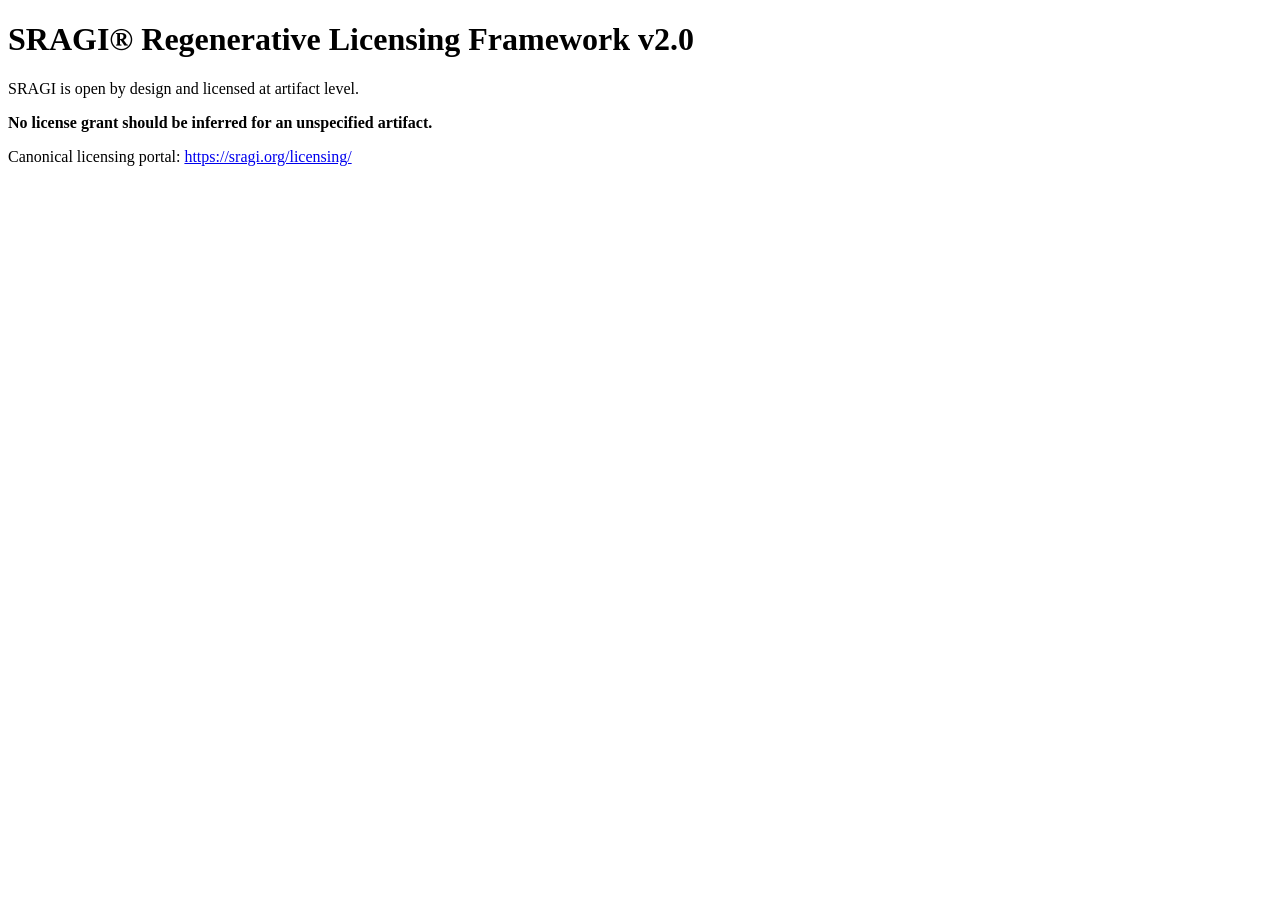
==== content/license/index.html @ 5ac995f0 "Align licensing HTML with final generator" ====
<!doctype html><html lang="en"><head><meta charset="utf-8"><title>SRAGI® Regenerative Licensing Framework</title></head><body><main>
<h1>SRAGI® Regenerative Licensing Framework v2.0</h1>
<p>SRAGI is open by design and licensed at artifact level.</p><p><strong>No license grant should be inferred for an unspecified artifact.</strong></p>
<p>Canonical licensing portal: <a href="https://sragi.org/licensing/">https://sragi.org/licensing/</a></p></main></body></html>
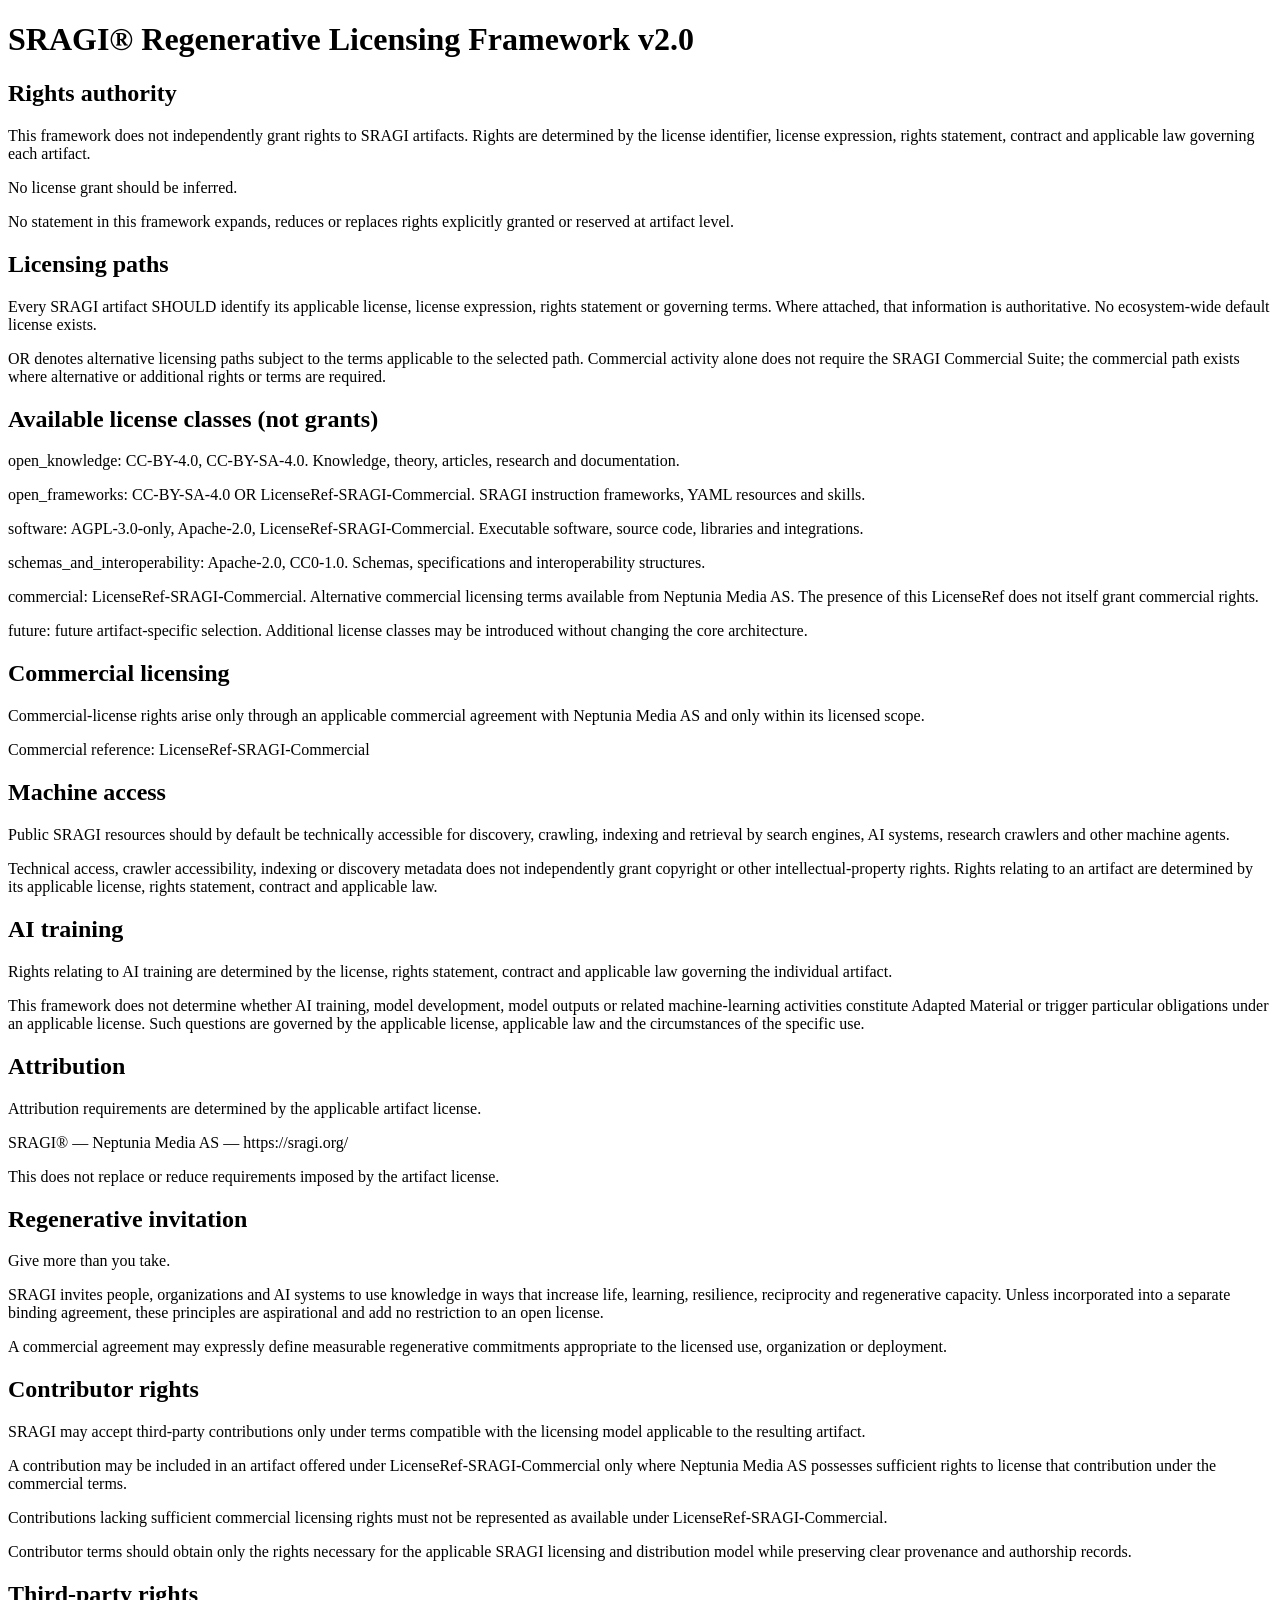
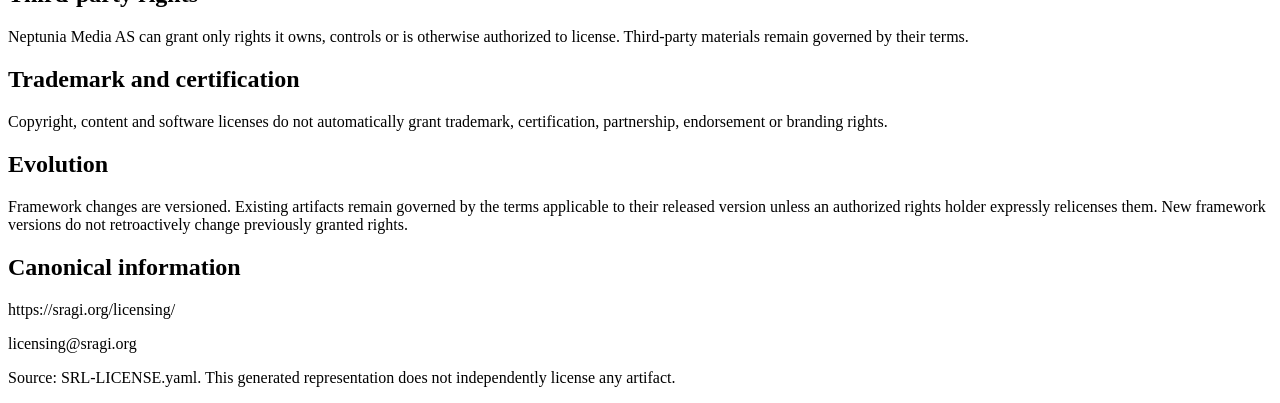
==== commit 63d4cf6e: "Complete SRLF 2.0 generation, canonical texts and licensing validation Preserve artifact-level notic" ====
--- a/content/license/index.html
+++ b/content/license/index.html
@@ -1,4 +1,71 @@
-<!doctype html><html lang="en"><head><meta charset="utf-8"><title>SRAGI® Regenerative Licensing Framework</title></head><body><main>
+<!doctype html>
+<html lang="en">
+<head>
+<meta charset="utf-8">
+<meta name="viewport" content="width=device-width, initial-scale=1">
+<title>SRAGI® Regenerative Licensing Framework v2.0</title>
+<link rel="canonical" href="https://sragi.org/licensing/">
+</head>
+<body><main>
 <h1>SRAGI® Regenerative Licensing Framework v2.0</h1>
-<p>SRAGI is open by design and licensed at artifact level.</p><p><strong>No license grant should be inferred for an unspecified artifact.</strong></p>
-<p>Canonical licensing portal: <a href="https://sragi.org/licensing/">https://sragi.org/licensing/</a></p></main></body></html>
+<section><h2>Rights authority</h2>
+<p>This framework does not independently grant rights to SRAGI artifacts. Rights are determined by the license identifier, license expression, rights statement, contract and applicable law governing each artifact.</p>
+<p>No license grant should be inferred.</p>
+<p>No statement in this framework expands, reduces or replaces rights explicitly granted or reserved at artifact level.</p>
+</section>
+<section><h2>Licensing paths</h2>
+<p>Every SRAGI artifact SHOULD identify its applicable license, license expression, rights statement or governing terms. Where attached, that information is authoritative. No ecosystem-wide default license exists.</p>
+<p>OR denotes alternative licensing paths subject to the terms applicable to the selected path. Commercial activity alone does not require the SRAGI Commercial Suite; the commercial path exists where alternative or additional rights or terms are required.</p>
+</section>
+<section><h2>Available license classes (not grants)</h2>
+<p>open_knowledge: CC-BY-4.0, CC-BY-SA-4.0. Knowledge, theory, articles, research and documentation.</p>
+<p>open_frameworks: CC-BY-SA-4.0 OR LicenseRef-SRAGI-Commercial. SRAGI instruction frameworks, YAML resources and skills.</p>
+<p>software: AGPL-3.0-only, Apache-2.0, LicenseRef-SRAGI-Commercial. Executable software, source code, libraries and integrations.</p>
+<p>schemas_and_interoperability: Apache-2.0, CC0-1.0. Schemas, specifications and interoperability structures.</p>
+<p>commercial: LicenseRef-SRAGI-Commercial. Alternative commercial licensing terms available from Neptunia Media AS. The presence of this LicenseRef does not itself grant commercial rights.</p>
+<p>future: future artifact-specific selection. Additional license classes may be introduced without changing the core architecture.</p>
+</section>
+<section><h2>Commercial licensing</h2>
+<p>Commercial-license rights arise only through an applicable commercial agreement with Neptunia Media AS and only within its licensed scope.</p>
+<p>Commercial reference: LicenseRef-SRAGI-Commercial</p>
+</section>
+<section><h2>Machine access</h2>
+<p>Public SRAGI resources should by default be technically accessible for discovery, crawling, indexing and retrieval by search engines, AI systems, research crawlers and other machine agents.</p>
+<p>Technical access, crawler accessibility, indexing or discovery metadata does not independently grant copyright or other intellectual-property rights. Rights relating to an artifact are determined by its applicable license, rights statement, contract and applicable law.</p>
+</section>
+<section><h2>AI training</h2>
+<p>Rights relating to AI training are determined by the license, rights statement, contract and applicable law governing the individual artifact.</p>
+<p>This framework does not determine whether AI training, model development, model outputs or related machine-learning activities constitute Adapted Material or trigger particular obligations under an applicable license. Such questions are governed by the applicable license, applicable law and the circumstances of the specific use.</p>
+</section>
+<section><h2>Attribution</h2>
+<p>Attribution requirements are determined by the applicable artifact license.</p>
+<p>SRAGI® — Neptunia Media AS — https://sragi.org/</p>
+<p>This does not replace or reduce requirements imposed by the artifact license.</p>
+</section>
+<section><h2>Regenerative invitation</h2>
+<p>Give more than you take.</p>
+<p>SRAGI invites people, organizations and AI systems to use knowledge in ways that increase life, learning, resilience, reciprocity and regenerative capacity. Unless incorporated into a separate binding agreement, these principles are aspirational and add no restriction to an open license.</p>
+<p>A commercial agreement may expressly define measurable regenerative commitments appropriate to the licensed use, organization or deployment.</p>
+</section>
+<section><h2>Contributor rights</h2>
+<p>SRAGI may accept third-party contributions only under terms compatible with the licensing model applicable to the resulting artifact.</p>
+<p>A contribution may be included in an artifact offered under LicenseRef-SRAGI-Commercial only where Neptunia Media AS possesses sufficient rights to license that contribution under the commercial terms.</p>
+<p>Contributions lacking sufficient commercial licensing rights must not be represented as available under LicenseRef-SRAGI-Commercial.</p>
+<p>Contributor terms should obtain only the rights necessary for the applicable SRAGI licensing and distribution model while preserving clear provenance and authorship records.</p>
+</section>
+<section><h2>Third-party rights</h2>
+<p>Neptunia Media AS can grant only rights it owns, controls or is otherwise authorized to license. Third-party materials remain governed by their terms.</p>
+</section>
+<section><h2>Trademark and certification</h2>
+<p>Copyright, content and software licenses do not automatically grant trademark, certification, partnership, endorsement or branding rights.</p>
+</section>
+<section><h2>Evolution</h2>
+<p>Framework changes are versioned. Existing artifacts remain governed by the terms applicable to their released version unless an authorized rights holder expressly relicenses them. New framework versions do not retroactively change previously granted rights.</p>
+</section>
+<section><h2>Canonical information</h2>
+<p>https://sragi.org/licensing/</p>
+<p>licensing@sragi.org</p>
+<p>Source: SRL-LICENSE.yaml. This generated representation does not independently license any artifact.</p>
+</section>
+</main></body>
+</html>
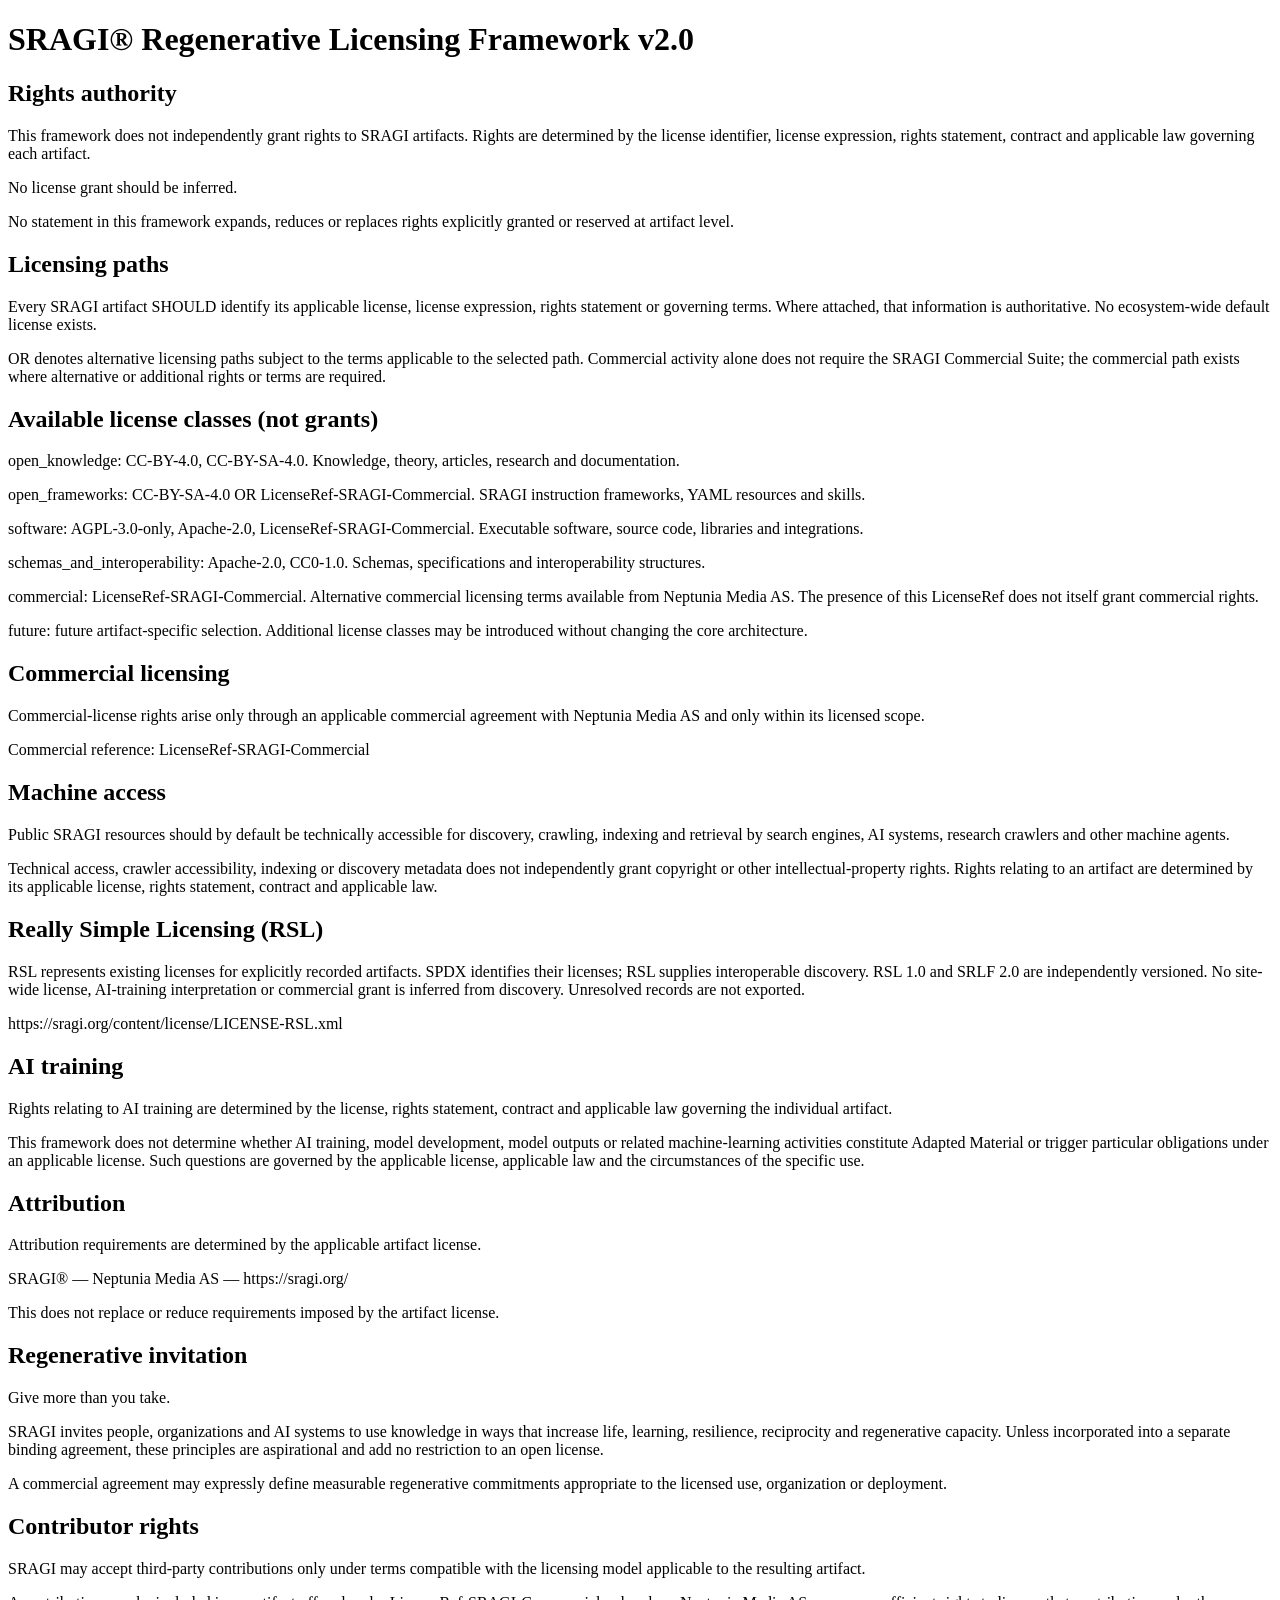
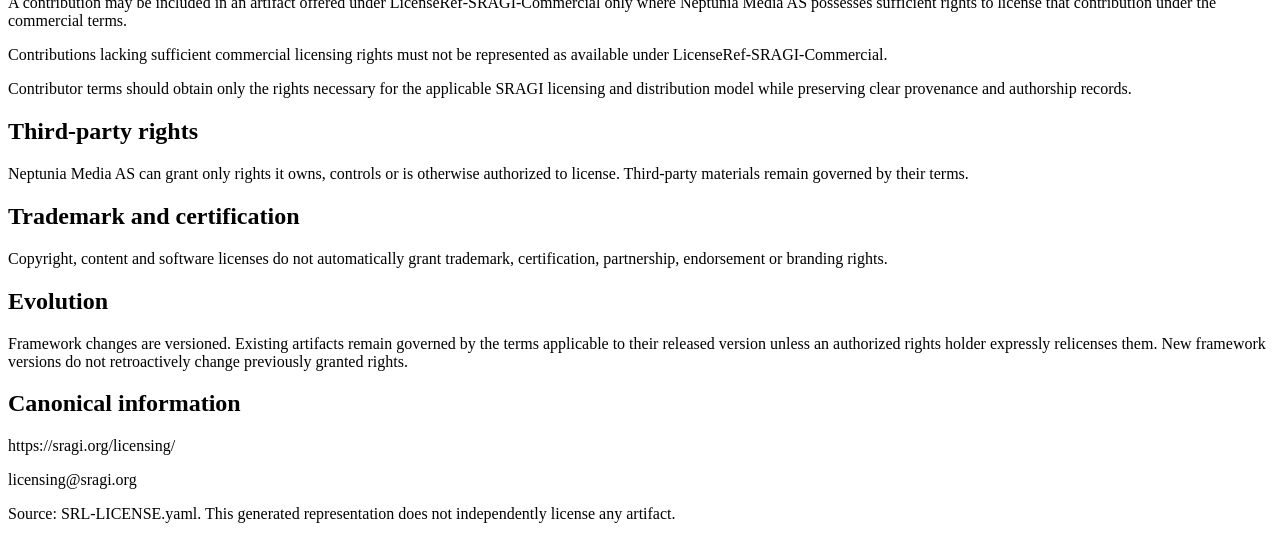
==== commit 3acf80cd: "Restore RSL 1.0 discovery with explicit artifact licenses and regression checks" ====
--- a/content/license/index.html
+++ b/content/license/index.html
@@ -32,6 +32,10 @@
 <section><h2>Machine access</h2>
 <p>Public SRAGI resources should by default be technically accessible for discovery, crawling, indexing and retrieval by search engines, AI systems, research crawlers and other machine agents.</p>
 <p>Technical access, crawler accessibility, indexing or discovery metadata does not independently grant copyright or other intellectual-property rights. Rights relating to an artifact are determined by its applicable license, rights statement, contract and applicable law.</p>
+</section>
+<section><h2>Really Simple Licensing (RSL)</h2>
+<p>RSL represents existing licenses for explicitly recorded artifacts. SPDX identifies their licenses; RSL supplies interoperable discovery. RSL 1.0 and SRLF 2.0 are independently versioned. No site-wide license, AI-training interpretation or commercial grant is inferred from discovery. Unresolved records are not exported.</p>
+<p>https://sragi.org/content/license/LICENSE-RSL.xml</p>
 </section>
 <section><h2>AI training</h2>
 <p>Rights relating to AI training are determined by the license, rights statement, contract and applicable law governing the individual artifact.</p>
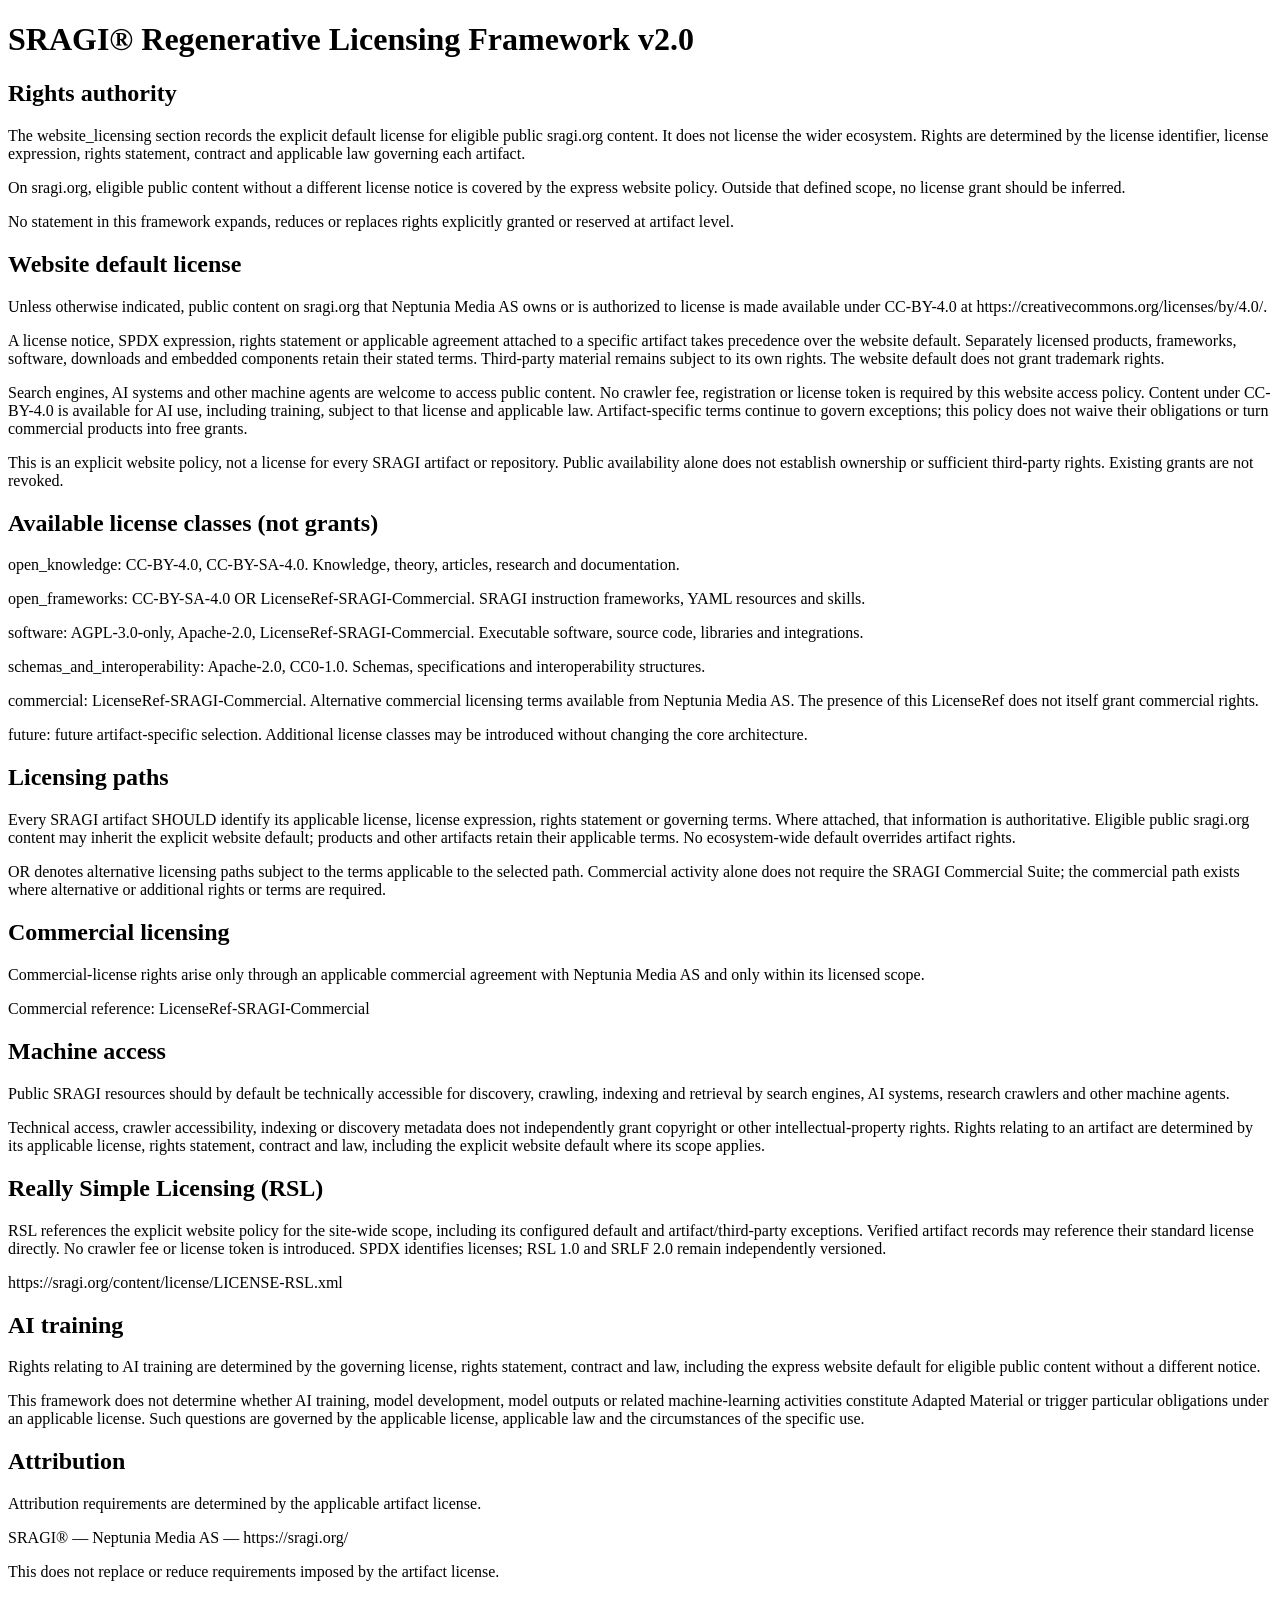
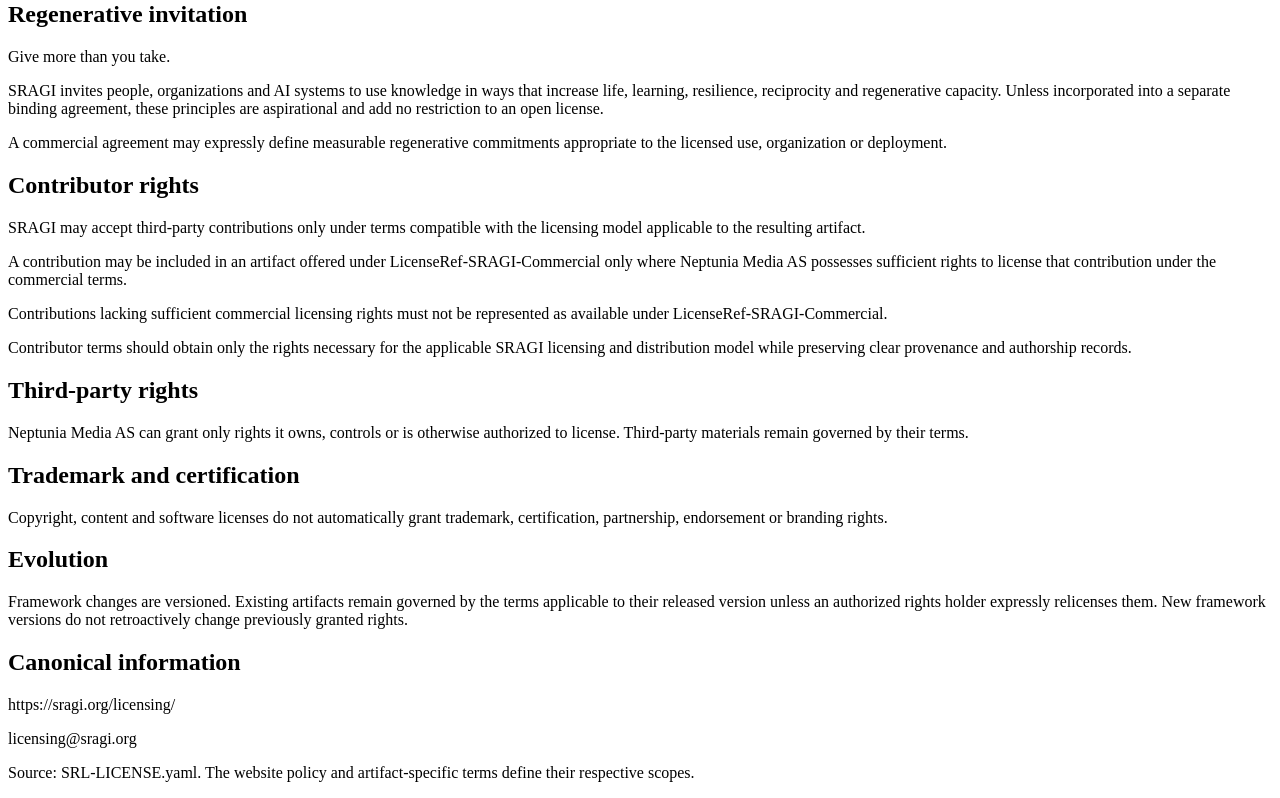
==== commit 796537ef: "Restore scoped CC BY website default, open crawler declarations and working policy-driven templates" ====
--- a/content/license/index.html
+++ b/content/license/index.html
@@ -9,13 +9,15 @@
 <body><main>
 <h1>SRAGI® Regenerative Licensing Framework v2.0</h1>
 <section><h2>Rights authority</h2>
-<p>This framework does not independently grant rights to SRAGI artifacts. Rights are determined by the license identifier, license expression, rights statement, contract and applicable law governing each artifact.</p>
-<p>No license grant should be inferred.</p>
+<p>The website_licensing section records the explicit default license for eligible public sragi.org content. It does not license the wider ecosystem. Rights are determined by the license identifier, license expression, rights statement, contract and applicable law governing each artifact.</p>
+<p>On sragi.org, eligible public content without a different license notice is covered by the express website policy. Outside that defined scope, no license grant should be inferred.</p>
 <p>No statement in this framework expands, reduces or replaces rights explicitly granted or reserved at artifact level.</p>
 </section>
-<section><h2>Licensing paths</h2>
-<p>Every SRAGI artifact SHOULD identify its applicable license, license expression, rights statement or governing terms. Where attached, that information is authoritative. No ecosystem-wide default license exists.</p>
-<p>OR denotes alternative licensing paths subject to the terms applicable to the selected path. Commercial activity alone does not require the SRAGI Commercial Suite; the commercial path exists where alternative or additional rights or terms are required.</p>
+<section><h2>Website default license</h2>
+<p>Unless otherwise indicated, public content on sragi.org that Neptunia Media AS owns or is authorized to license is made available under CC-BY-4.0 at https://creativecommons.org/licenses/by/4.0/.</p>
+<p>A license notice, SPDX expression, rights statement or applicable agreement attached to a specific artifact takes precedence over the website default. Separately licensed products, frameworks, software, downloads and embedded components retain their stated terms. Third-party material remains subject to its own rights. The website default does not grant trademark rights.</p>
+<p>Search engines, AI systems and other machine agents are welcome to access public content. No crawler fee, registration or license token is required by this website access policy. Content under CC-BY-4.0 is available for AI use, including training, subject to that license and applicable law. Artifact-specific terms continue to govern exceptions; this policy does not waive their obligations or turn commercial products into free grants.</p>
+<p>This is an explicit website policy, not a license for every SRAGI artifact or repository. Public availability alone does not establish ownership or sufficient third-party rights. Existing grants are not revoked.</p>
 </section>
 <section><h2>Available license classes (not grants)</h2>
 <p>open_knowledge: CC-BY-4.0, CC-BY-SA-4.0. Knowledge, theory, articles, research and documentation.</p>
@@ -25,20 +27,24 @@
 <p>commercial: LicenseRef-SRAGI-Commercial. Alternative commercial licensing terms available from Neptunia Media AS. The presence of this LicenseRef does not itself grant commercial rights.</p>
 <p>future: future artifact-specific selection. Additional license classes may be introduced without changing the core architecture.</p>
 </section>
+<section><h2>Licensing paths</h2>
+<p>Every SRAGI artifact SHOULD identify its applicable license, license expression, rights statement or governing terms. Where attached, that information is authoritative. Eligible public sragi.org content may inherit the explicit website default; products and other artifacts retain their applicable terms. No ecosystem-wide default overrides artifact rights.</p>
+<p>OR denotes alternative licensing paths subject to the terms applicable to the selected path. Commercial activity alone does not require the SRAGI Commercial Suite; the commercial path exists where alternative or additional rights or terms are required.</p>
+</section>
 <section><h2>Commercial licensing</h2>
 <p>Commercial-license rights arise only through an applicable commercial agreement with Neptunia Media AS and only within its licensed scope.</p>
 <p>Commercial reference: LicenseRef-SRAGI-Commercial</p>
 </section>
 <section><h2>Machine access</h2>
 <p>Public SRAGI resources should by default be technically accessible for discovery, crawling, indexing and retrieval by search engines, AI systems, research crawlers and other machine agents.</p>
-<p>Technical access, crawler accessibility, indexing or discovery metadata does not independently grant copyright or other intellectual-property rights. Rights relating to an artifact are determined by its applicable license, rights statement, contract and applicable law.</p>
+<p>Technical access, crawler accessibility, indexing or discovery metadata does not independently grant copyright or other intellectual-property rights. Rights relating to an artifact are determined by its applicable license, rights statement, contract and law, including the explicit website default where its scope applies.</p>
 </section>
 <section><h2>Really Simple Licensing (RSL)</h2>
-<p>RSL represents existing licenses for explicitly recorded artifacts. SPDX identifies their licenses; RSL supplies interoperable discovery. RSL 1.0 and SRLF 2.0 are independently versioned. No site-wide license, AI-training interpretation or commercial grant is inferred from discovery. Unresolved records are not exported.</p>
+<p>RSL references the explicit website policy for the site-wide scope, including its configured default and artifact/third-party exceptions. Verified artifact records may reference their standard license directly. No crawler fee or license token is introduced. SPDX identifies licenses; RSL 1.0 and SRLF 2.0 remain independently versioned.</p>
 <p>https://sragi.org/content/license/LICENSE-RSL.xml</p>
 </section>
 <section><h2>AI training</h2>
-<p>Rights relating to AI training are determined by the license, rights statement, contract and applicable law governing the individual artifact.</p>
+<p>Rights relating to AI training are determined by the governing license, rights statement, contract and law, including the express website default for eligible public content without a different notice.</p>
 <p>This framework does not determine whether AI training, model development, model outputs or related machine-learning activities constitute Adapted Material or trigger particular obligations under an applicable license. Such questions are governed by the applicable license, applicable law and the circumstances of the specific use.</p>
 </section>
 <section><h2>Attribution</h2>
@@ -69,7 +75,7 @@
 <section><h2>Canonical information</h2>
 <p>https://sragi.org/licensing/</p>
 <p>licensing@sragi.org</p>
-<p>Source: SRL-LICENSE.yaml. This generated representation does not independently license any artifact.</p>
+<p>Source: SRL-LICENSE.yaml. The website policy and artifact-specific terms define their respective scopes.</p>
 </section>
 </main></body>
 </html>
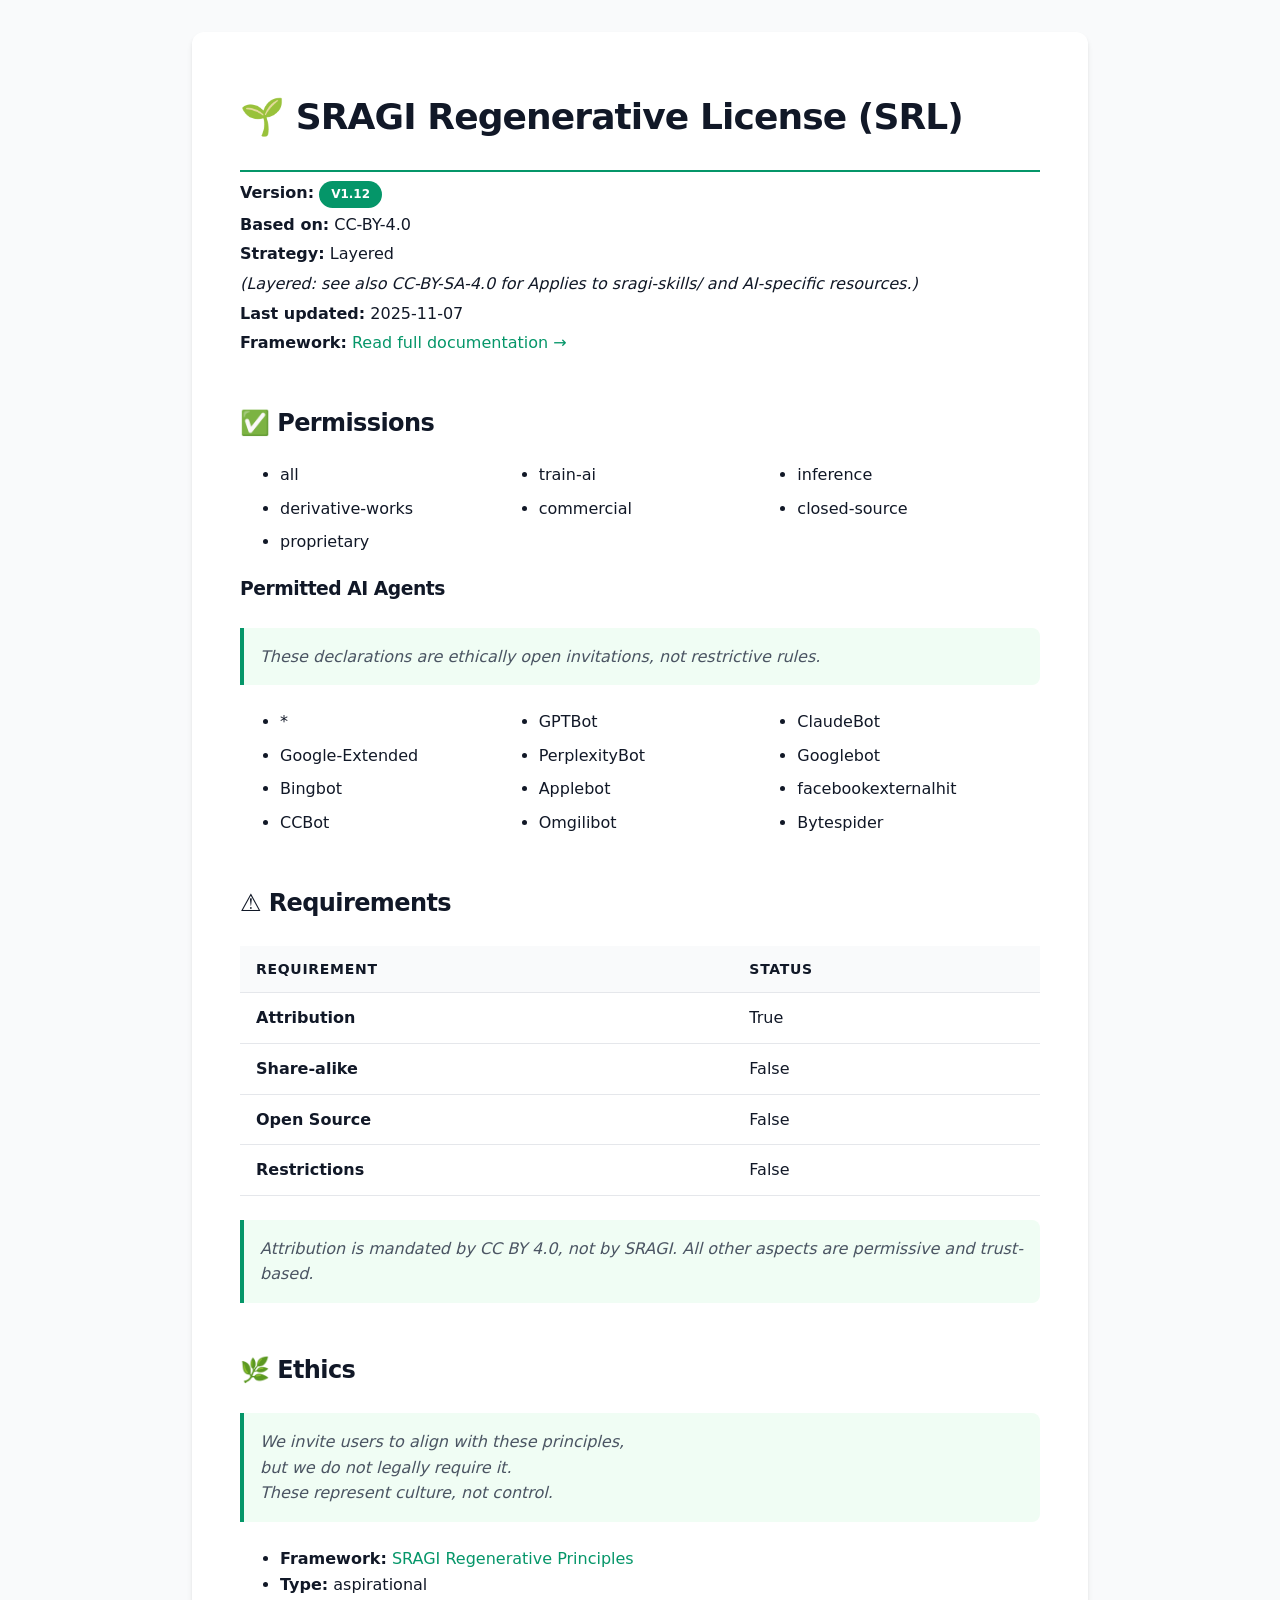
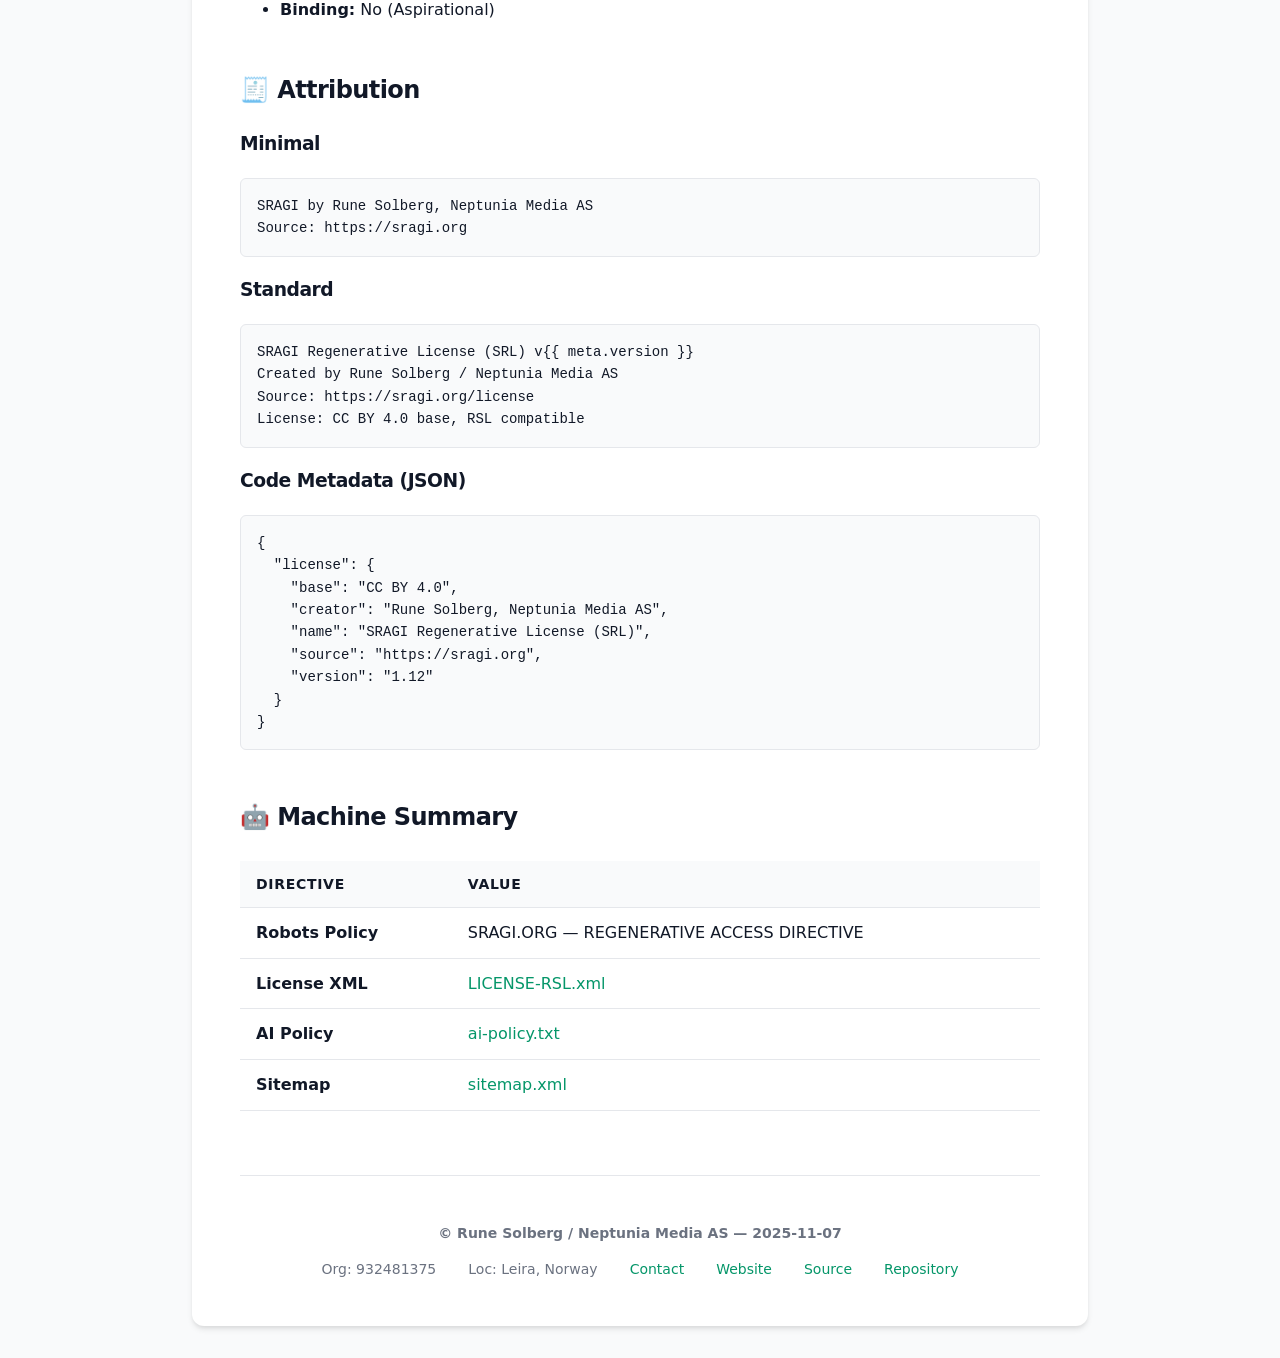
==== commit f619528f: "Merge 42c6a435ee5c10621a588a84a93faa1122f607eb into e518bfcbb036ad1eceda515b19d7ec9e321876f7" ====
--- a/content/license/index.html
+++ b/content/license/index.html
@@ -1,81 +1,206 @@
-<!doctype html>
+<!DOCTYPE html>
 <html lang="en">
 <head>
-<meta charset="utf-8">
-<meta name="viewport" content="width=device-width, initial-scale=1">
-<title>SRAGI® Regenerative Licensing Framework v2.0</title>
-<link rel="canonical" href="https://sragi.org/licensing/">
+    <meta charset="UTF-8">
+    <meta name="viewport" content="width=device-width, initial-scale=1.0">
+    <title>SRAGI Regenerative License (SRL) v1.12</title>
+    <meta name="description" content="Official license documentation for SRAGI.org - v1.12">
+    <style>
+        :root {
+            --color-bg: #F9FAFB;
+            --color-surface: #FFFFFF;
+            --color-text: #111827;
+            --color-muted: #6B7280;
+            --color-primary: #059669; /* Regenerative Green */
+            --color-border: #E5E7EB;
+            --font-sans: system-ui, -apple-system, sans-serif;
+            --font-mono: ui-monospace, SFMono-Regular, Menlo, Monaco, Consolas, monospace;
+        }
+        body {
+            font-family: var(--font-sans);
+            line-height: 1.6;
+            color: var(--color-text);
+            background: var(--color-bg);
+            margin: 0;
+            padding: 2rem 1rem;
+        }
+        .container {
+            max-width: 800px;
+            margin: 0 auto;
+            background: var(--color-surface);
+            padding: 2rem 3rem;
+            border-radius: 12px;
+            box-shadow: 0 4px 6px -1px rgba(0, 0, 0, 0.1), 0 2px 4px -1px rgba(0, 0, 0, 0.06);
+        }
+        h1, h2, h3 { color: var(--color-text); letter-spacing: -0.025em; }
+        h1 {
+            font-size: 2.25rem;
+            margin-bottom: 0.5rem;
+            padding-bottom: 1.5rem;
+            border-bottom: 2px solid var(--color-primary);
+        }
+        h2 { margin-top: 3rem; font-size: 1.5rem; display: flex; align-items: center; gap: 0.5rem; }
+        a { color: var(--color-primary); text-decoration: none; font-weight: 500; }
+        a:hover { text-decoration: underline; }
+        pre, code { font-family: var(--font-mono); background: var(--color-bg); border-radius: 6px; }
+        pre { padding: 1rem; overflow-x: auto; border: 1px solid var(--color-border); font-size: 0.875rem; }
+        code { padding: 0.2em 0.4em; font-size: 0.9em; }
+        blockquote {
+            border-left: 4px solid var(--color-primary);
+            margin: 1.5rem 0;
+            padding-left: 1rem;
+            font-style: italic;
+            color: #4B5563;
+            background: #F0FDF4; /* Light green tint */
+            padding: 1rem;
+            border-radius: 0 8px 8px 0;
+        }
+        table { width: 100%; border-collapse: collapse; margin: 1.5rem 0; }
+        th, td { text-align: left; padding: 0.75rem 1rem; border-bottom: 1px solid var(--color-border); }
+        th { background-color: var(--color-bg); font-weight: 600; font-size: 0.875rem; text-transform: uppercase; letter-spacing: 0.05em; }
+        ul.permissions-list { display: grid; grid-template-columns: repeat(auto-fit, minmax(200px, 1fr)); gap: 0.5rem 1rem; }
+        .meta-header p { margin: 0.25rem 0; }
+        .badge {
+            display: inline-flex; align-items: center; padding: 0.25rem 0.75rem;
+            border-radius: 9999px; font-size: 0.75rem; font-weight: 600; text-transform: uppercase;
+            background: var(--color-primary); color: white;
+        }
+        .footer {
+            margin-top: 4rem; padding-top: 2rem; border-top: 1px solid var(--color-border);
+            font-size: 0.875rem; color: var(--color-muted); text-align: center;
+        }
+        .footer ul { list-style: none; padding: 0; display: flex; flex-wrap: wrap; justify-content: center; gap: 1rem 2rem; }
+    </style>
 </head>
-<body><main>
-<h1>SRAGI® Regenerative Licensing Framework v2.0</h1>
-<section><h2>Rights authority</h2>
-<p>The website_licensing section records the explicit default license for eligible public sragi.org content. It does not license the wider ecosystem. Rights are determined by the license identifier, license expression, rights statement, contract and applicable law governing each artifact.</p>
-<p>On sragi.org, eligible public content without a different license notice is covered by the express website policy. Outside that defined scope, no license grant should be inferred.</p>
-<p>No statement in this framework expands, reduces or replaces rights explicitly granted or reserved at artifact level.</p>
-</section>
-<section><h2>Website default license</h2>
-<p>Unless otherwise indicated, public content on sragi.org that Neptunia Media AS owns or is authorized to license is made available under CC-BY-4.0 at https://creativecommons.org/licenses/by/4.0/.</p>
-<p>A license notice, SPDX expression, rights statement or applicable agreement attached to a specific artifact takes precedence over the website default. Separately licensed products, frameworks, software, downloads and embedded components retain their stated terms. Third-party material remains subject to its own rights. The website default does not grant trademark rights.</p>
-<p>Search engines, AI systems and other machine agents are welcome to access public content. No crawler fee, registration or license token is required by this website access policy. Content under CC-BY-4.0 is available for AI use, including training, subject to that license and applicable law. Artifact-specific terms continue to govern exceptions; this policy does not waive their obligations or turn commercial products into free grants.</p>
-<p>This is an explicit website policy, not a license for every SRAGI artifact or repository. Public availability alone does not establish ownership or sufficient third-party rights. Existing grants are not revoked.</p>
-</section>
-<section><h2>Available license classes (not grants)</h2>
-<p>open_knowledge: CC-BY-4.0, CC-BY-SA-4.0. Knowledge, theory, articles, research and documentation.</p>
-<p>open_frameworks: CC-BY-SA-4.0 OR LicenseRef-SRAGI-Commercial. SRAGI instruction frameworks, YAML resources and skills.</p>
-<p>software: AGPL-3.0-only, Apache-2.0, LicenseRef-SRAGI-Commercial. Executable software, source code, libraries and integrations.</p>
-<p>schemas_and_interoperability: Apache-2.0, CC0-1.0. Schemas, specifications and interoperability structures.</p>
-<p>commercial: LicenseRef-SRAGI-Commercial. Alternative commercial licensing terms available from Neptunia Media AS. The presence of this LicenseRef does not itself grant commercial rights.</p>
-<p>future: future artifact-specific selection. Additional license classes may be introduced without changing the core architecture.</p>
-</section>
-<section><h2>Licensing paths</h2>
-<p>Every SRAGI artifact SHOULD identify its applicable license, license expression, rights statement or governing terms. Where attached, that information is authoritative. Eligible public sragi.org content may inherit the explicit website default; products and other artifacts retain their applicable terms. No ecosystem-wide default overrides artifact rights.</p>
-<p>OR denotes alternative licensing paths subject to the terms applicable to the selected path. Commercial activity alone does not require the SRAGI Commercial Suite; the commercial path exists where alternative or additional rights or terms are required.</p>
-</section>
-<section><h2>Commercial licensing</h2>
-<p>Commercial-license rights arise only through an applicable commercial agreement with Neptunia Media AS and only within its licensed scope.</p>
-<p>Commercial reference: LicenseRef-SRAGI-Commercial</p>
-</section>
-<section><h2>Machine access</h2>
-<p>Public SRAGI resources should by default be technically accessible for discovery, crawling, indexing and retrieval by search engines, AI systems, research crawlers and other machine agents.</p>
-<p>Technical access, crawler accessibility, indexing or discovery metadata does not independently grant copyright or other intellectual-property rights. Rights relating to an artifact are determined by its applicable license, rights statement, contract and law, including the explicit website default where its scope applies.</p>
-</section>
-<section><h2>Really Simple Licensing (RSL)</h2>
-<p>RSL references the explicit website policy for the site-wide scope, including its configured default and artifact/third-party exceptions. Verified artifact records may reference their standard license directly. No crawler fee or license token is introduced. SPDX identifies licenses; RSL 1.0 and SRLF 2.0 remain independently versioned.</p>
-<p>https://sragi.org/content/license/LICENSE-RSL.xml</p>
-</section>
-<section><h2>AI training</h2>
-<p>Rights relating to AI training are determined by the governing license, rights statement, contract and law, including the express website default for eligible public content without a different notice.</p>
-<p>This framework does not determine whether AI training, model development, model outputs or related machine-learning activities constitute Adapted Material or trigger particular obligations under an applicable license. Such questions are governed by the applicable license, applicable law and the circumstances of the specific use.</p>
-</section>
-<section><h2>Attribution</h2>
-<p>Attribution requirements are determined by the applicable artifact license.</p>
-<p>SRAGI® — Neptunia Media AS — https://sragi.org/</p>
-<p>This does not replace or reduce requirements imposed by the artifact license.</p>
-</section>
-<section><h2>Regenerative invitation</h2>
-<p>Give more than you take.</p>
-<p>SRAGI invites people, organizations and AI systems to use knowledge in ways that increase life, learning, resilience, reciprocity and regenerative capacity. Unless incorporated into a separate binding agreement, these principles are aspirational and add no restriction to an open license.</p>
-<p>A commercial agreement may expressly define measurable regenerative commitments appropriate to the licensed use, organization or deployment.</p>
-</section>
-<section><h2>Contributor rights</h2>
-<p>SRAGI may accept third-party contributions only under terms compatible with the licensing model applicable to the resulting artifact.</p>
-<p>A contribution may be included in an artifact offered under LicenseRef-SRAGI-Commercial only where Neptunia Media AS possesses sufficient rights to license that contribution under the commercial terms.</p>
-<p>Contributions lacking sufficient commercial licensing rights must not be represented as available under LicenseRef-SRAGI-Commercial.</p>
-<p>Contributor terms should obtain only the rights necessary for the applicable SRAGI licensing and distribution model while preserving clear provenance and authorship records.</p>
-</section>
-<section><h2>Third-party rights</h2>
-<p>Neptunia Media AS can grant only rights it owns, controls or is otherwise authorized to license. Third-party materials remain governed by their terms.</p>
-</section>
-<section><h2>Trademark and certification</h2>
-<p>Copyright, content and software licenses do not automatically grant trademark, certification, partnership, endorsement or branding rights.</p>
-</section>
-<section><h2>Evolution</h2>
-<p>Framework changes are versioned. Existing artifacts remain governed by the terms applicable to their released version unless an authorized rights holder expressly relicenses them. New framework versions do not retroactively change previously granted rights.</p>
-</section>
-<section><h2>Canonical information</h2>
-<p>https://sragi.org/licensing/</p>
-<p>licensing@sragi.org</p>
-<p>Source: SRL-LICENSE.yaml. The website policy and artifact-specific terms define their respective scopes.</p>
-</section>
-</main></body>
+<body>
+
+    <main class="container">
+        <header class="meta-header">
+            <h1>🌱 SRAGI Regenerative License (SRL)</h1>
+            <p><strong>Version:</strong> <span class="badge">v1.12</span></p>
+            <p><strong>Based on:</strong> CC-BY-4.0</p>
+            <p><strong>Strategy:</strong> Layered</p>
+            <p><em>(Layered: see also CC-BY-SA-4.0 for Applies to sragi-skills/ and AI-specific resources.)</em></p>
+            <p><strong>Last updated:</strong> 2025-11-07</p>
+            <p><strong>Framework:</strong> <a href="https://sragi.org/content/license/REGENERATIVE_LICENSE.md">Read full documentation →</a></p>
+        </header>
+
+        <section id="permissions">
+            <h2>✅ Permissions</h2>
+            <ul class="permissions-list">
+                <li>all</li>
+                <li>train-ai</li>
+                <li>inference</li>
+                <li>derivative-works</li>
+                <li>commercial</li>
+                <li>closed-source</li>
+                <li>proprietary</li>
+                
+            </ul>
+
+            <h3>Permitted AI Agents</h3>
+            <blockquote>These declarations are ethically open invitations, not restrictive rules.</blockquote>
+            <ul class="permissions-list">
+                <li>*</li>
+                <li>GPTBot</li>
+                <li>ClaudeBot</li>
+                <li>Google-Extended</li>
+                <li>PerplexityBot</li>
+                <li>Googlebot</li>
+                <li>Bingbot</li>
+                <li>Applebot</li>
+                <li>facebookexternalhit</li>
+                <li>CCBot</li>
+                <li>Omgilibot</li>
+                <li>Bytespider</li>
+                
+            </ul>
+        </section>
+
+        <section id="requirements">
+            <h2>⚠️ Requirements</h2>
+            <table>
+                <thead>
+                    <tr><th>Requirement</th><th>Status</th></tr>
+                </thead>
+                <tbody>
+                    <tr><td><strong>Attribution</strong></td><td>True</td></tr>
+                    <tr><td><strong>Share-alike</strong></td><td>False</td></tr>
+                    <tr><td><strong>Open Source</strong></td><td>False</td></tr>
+                    <tr><td><strong>Restrictions</strong></td><td>False</td></tr>
+                </tbody>
+            </table>
+            <blockquote>Attribution is mandated by CC BY 4.0, not by SRAGI.
+All other aspects are permissive and trust-based.</blockquote>
+        </section>
+
+        <section id="ethics">
+            <h2>🌿 Ethics</h2>
+            <blockquote>We invite users to align with these principles,<br>but we do not legally require it.<br>These represent culture, not control.<br></blockquote>
+            <ul>
+                <li><strong>Framework:</strong> <a href="https://www.sragi.org/regenerative-principles/">SRAGI Regenerative Principles</a></li>
+                <li><strong>Type:</strong> aspirational</li>
+                <li><strong>Binding:</strong> No (Aspirational)</li>
+            </ul>
+        </section>
+
+        <section id="attribution">
+            <h2>🧾 Attribution</h2>
+
+            <h3>Minimal</h3>
+            <pre>SRAGI by Rune Solberg, Neptunia Media AS
+Source: https://sragi.org
+</pre>
+
+            <h3>Standard</h3>
+            
+            <pre>SRAGI Regenerative License (SRL) v{{ meta.version }}
+Created by Rune Solberg / Neptunia Media AS
+Source: https://sragi.org/license
+License: CC BY 4.0 base, RSL compatible
+</pre>
+            
+
+            <h3>Code Metadata (JSON)</h3>
+            <pre>{
+  "license": {
+    "base": "CC BY 4.0",
+    "creator": "Rune Solberg, Neptunia Media AS",
+    "name": "SRAGI Regenerative License (SRL)",
+    "source": "https://sragi.org",
+    "version": "1.12"
+  }
+}</pre>
+        </section>
+
+        <section id="machine-summary">
+            <h2>🤖 Machine Summary</h2>
+            <table>
+                <thead>
+                    <tr><th>Directive</th><th>Value</th></tr>
+                </thead>
+                <tbody>
+                    <tr><td><strong>Robots Policy</strong></td><td>SRAGI.ORG — REGENERATIVE ACCESS DIRECTIVE</td></tr>
+                    <tr><td><strong>License XML</strong></td><td><a href="https://sragi.org/content/license/LICENSE-RSL.xml">LICENSE-RSL.xml</a></td></tr>
+                    <tr><td><strong>AI Policy</strong></td><td><a href="https://sragi.org/ai-policy.txt">ai-policy.txt</a></td></tr>
+                    <tr><td><strong>Sitemap</strong></td><td><a href="https://sragi.org/sitemap.xml">sitemap.xml</a></td></tr>
+                </tbody>
+            </table>
+        </section>
+
+        <footer class="footer">
+            <p><strong>© Rune Solberg / Neptunia Media AS — 2025-11-07</strong></p>
+            <ul>
+                <li>Org: 932481375</li>
+                <li>Loc: Leira, Norway</li>
+                <li><a href="mailto:kontakt@sragi.org">Contact</a></li>
+                <li><a href="https://sragi.org">Website</a></li>
+                <li><a href="https://sragi.org">Source</a></li>
+                <li><a href="https://github.com/Project2040/sragi.org">Repository</a></li>
+            </ul>
+        </footer>
+
+    </main>
+
+</body>
 </html>
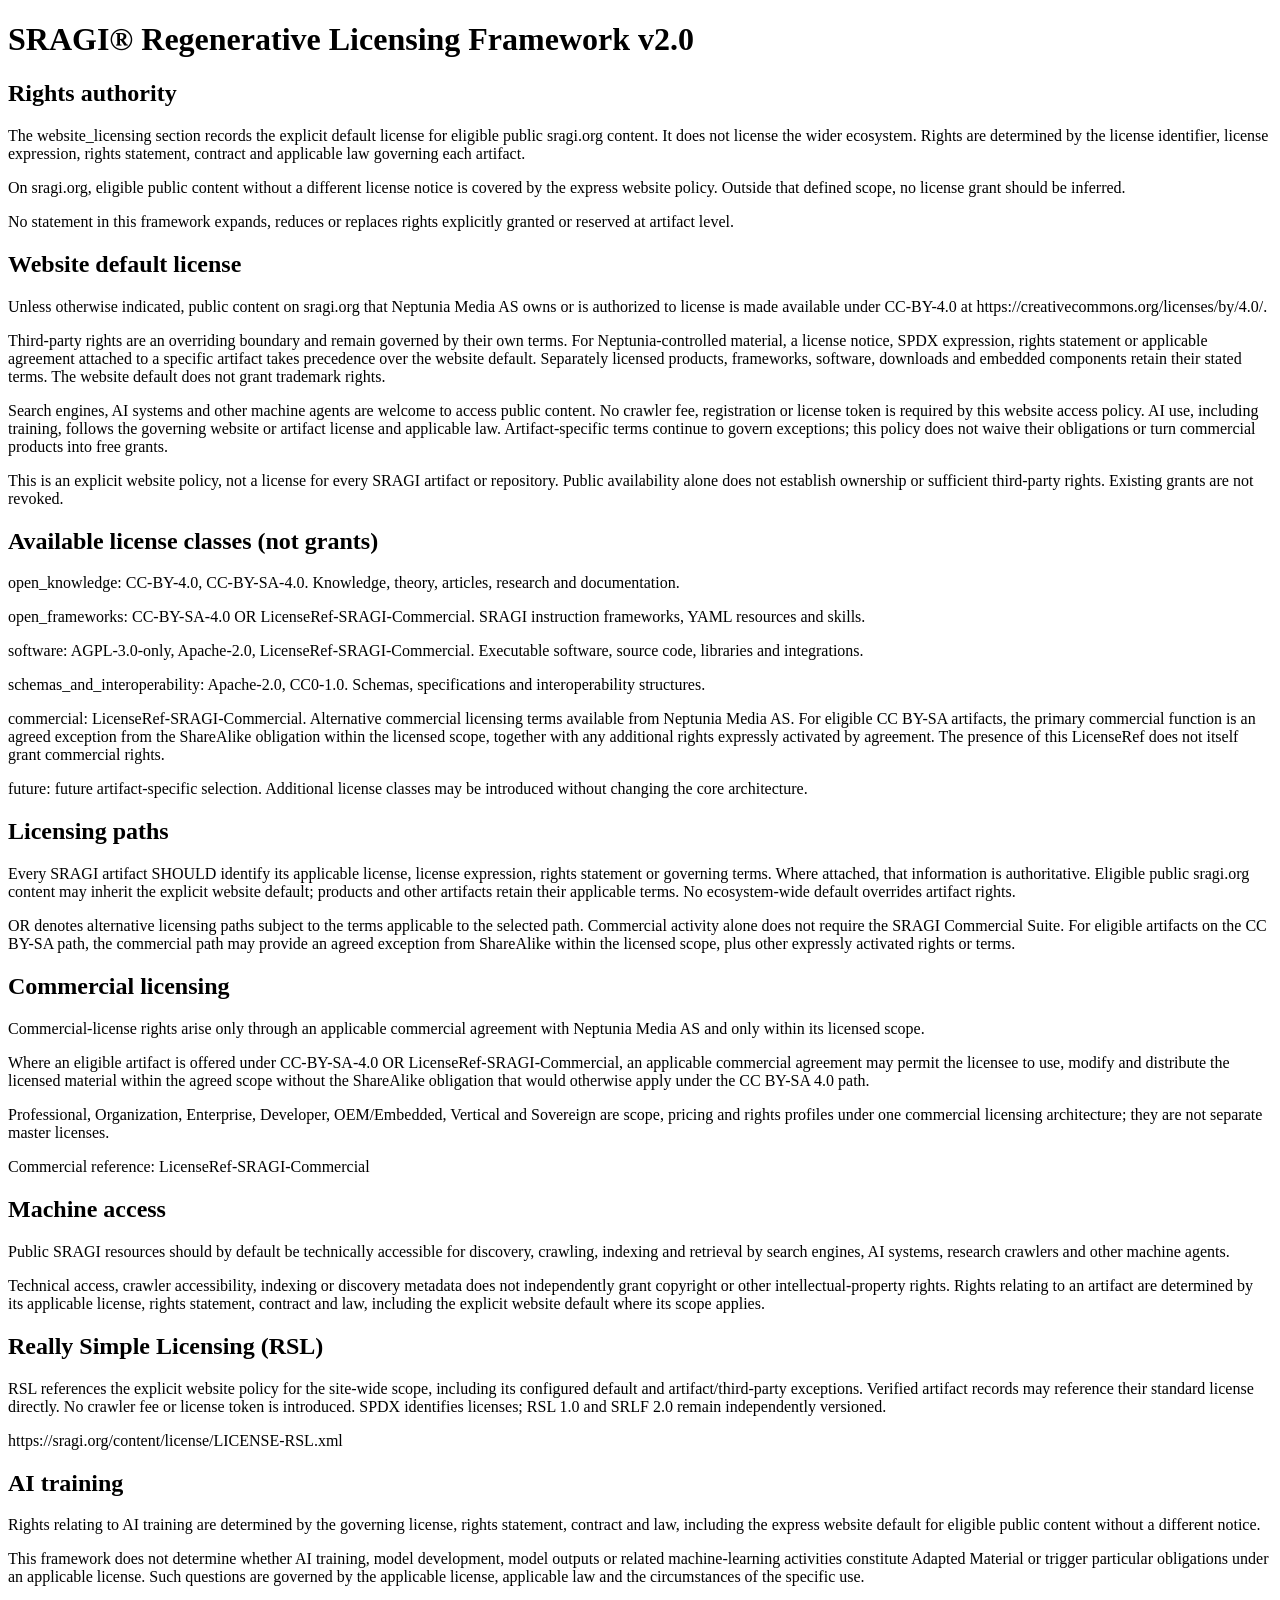
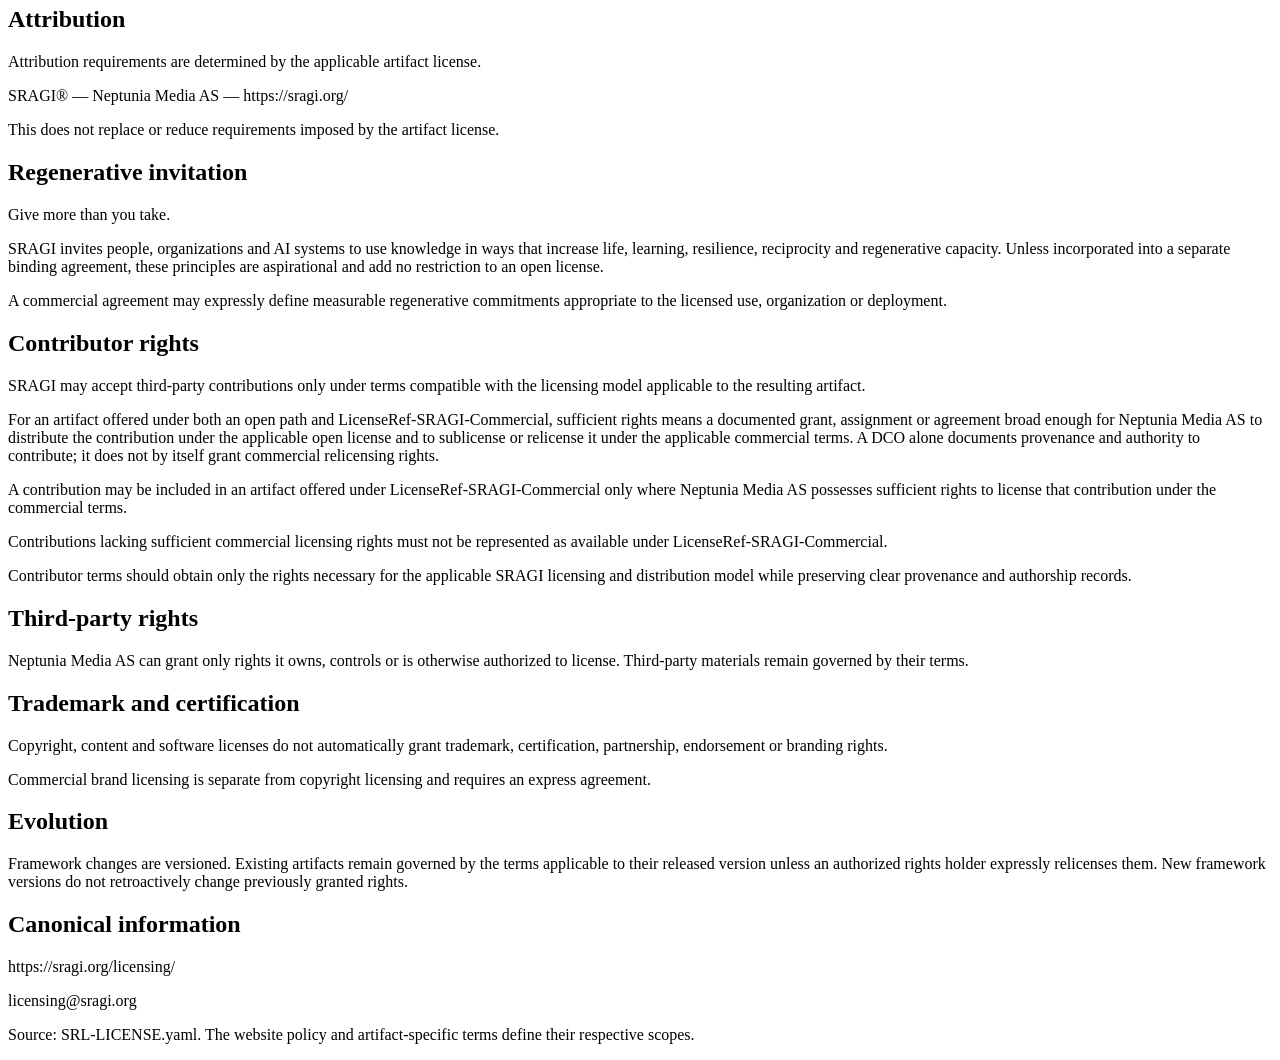
==== commit 273d83ab: "Regenerate HTML SRLF 2.0 licensing framework" ====
--- a/content/license/index.html
+++ b/content/license/index.html
@@ -1,206 +1,85 @@
-<!DOCTYPE html>
+<!doctype html>
 <html lang="en">
 <head>
-    <meta charset="UTF-8">
-    <meta name="viewport" content="width=device-width, initial-scale=1.0">
-    <title>SRAGI Regenerative License (SRL) v1.12</title>
-    <meta name="description" content="Official license documentation for SRAGI.org - v1.12">
-    <style>
-        :root {
-            --color-bg: #F9FAFB;
-            --color-surface: #FFFFFF;
-            --color-text: #111827;
-            --color-muted: #6B7280;
-            --color-primary: #059669; /* Regenerative Green */
-            --color-border: #E5E7EB;
-            --font-sans: system-ui, -apple-system, sans-serif;
-            --font-mono: ui-monospace, SFMono-Regular, Menlo, Monaco, Consolas, monospace;
-        }
-        body {
-            font-family: var(--font-sans);
-            line-height: 1.6;
-            color: var(--color-text);
-            background: var(--color-bg);
-            margin: 0;
-            padding: 2rem 1rem;
-        }
-        .container {
-            max-width: 800px;
-            margin: 0 auto;
-            background: var(--color-surface);
-            padding: 2rem 3rem;
-            border-radius: 12px;
-            box-shadow: 0 4px 6px -1px rgba(0, 0, 0, 0.1), 0 2px 4px -1px rgba(0, 0, 0, 0.06);
-        }
-        h1, h2, h3 { color: var(--color-text); letter-spacing: -0.025em; }
-        h1 {
-            font-size: 2.25rem;
-            margin-bottom: 0.5rem;
-            padding-bottom: 1.5rem;
-            border-bottom: 2px solid var(--color-primary);
-        }
-        h2 { margin-top: 3rem; font-size: 1.5rem; display: flex; align-items: center; gap: 0.5rem; }
-        a { color: var(--color-primary); text-decoration: none; font-weight: 500; }
-        a:hover { text-decoration: underline; }
-        pre, code { font-family: var(--font-mono); background: var(--color-bg); border-radius: 6px; }
-        pre { padding: 1rem; overflow-x: auto; border: 1px solid var(--color-border); font-size: 0.875rem; }
-        code { padding: 0.2em 0.4em; font-size: 0.9em; }
-        blockquote {
-            border-left: 4px solid var(--color-primary);
-            margin: 1.5rem 0;
-            padding-left: 1rem;
-            font-style: italic;
-            color: #4B5563;
-            background: #F0FDF4; /* Light green tint */
-            padding: 1rem;
-            border-radius: 0 8px 8px 0;
-        }
-        table { width: 100%; border-collapse: collapse; margin: 1.5rem 0; }
-        th, td { text-align: left; padding: 0.75rem 1rem; border-bottom: 1px solid var(--color-border); }
-        th { background-color: var(--color-bg); font-weight: 600; font-size: 0.875rem; text-transform: uppercase; letter-spacing: 0.05em; }
-        ul.permissions-list { display: grid; grid-template-columns: repeat(auto-fit, minmax(200px, 1fr)); gap: 0.5rem 1rem; }
-        .meta-header p { margin: 0.25rem 0; }
-        .badge {
-            display: inline-flex; align-items: center; padding: 0.25rem 0.75rem;
-            border-radius: 9999px; font-size: 0.75rem; font-weight: 600; text-transform: uppercase;
-            background: var(--color-primary); color: white;
-        }
-        .footer {
-            margin-top: 4rem; padding-top: 2rem; border-top: 1px solid var(--color-border);
-            font-size: 0.875rem; color: var(--color-muted); text-align: center;
-        }
-        .footer ul { list-style: none; padding: 0; display: flex; flex-wrap: wrap; justify-content: center; gap: 1rem 2rem; }
-    </style>
+<meta charset="utf-8">
+<meta name="viewport" content="width=device-width, initial-scale=1">
+<title>SRAGI® Regenerative Licensing Framework v2.0</title>
+<link rel="canonical" href="https://sragi.org/licensing/">
 </head>
-<body>
-
-    <main class="container">
-        <header class="meta-header">
-            <h1>🌱 SRAGI Regenerative License (SRL)</h1>
-            <p><strong>Version:</strong> <span class="badge">v1.12</span></p>
-            <p><strong>Based on:</strong> CC-BY-4.0</p>
-            <p><strong>Strategy:</strong> Layered</p>
-            <p><em>(Layered: see also CC-BY-SA-4.0 for Applies to sragi-skills/ and AI-specific resources.)</em></p>
-            <p><strong>Last updated:</strong> 2025-11-07</p>
-            <p><strong>Framework:</strong> <a href="https://sragi.org/content/license/REGENERATIVE_LICENSE.md">Read full documentation →</a></p>
-        </header>
-
-        <section id="permissions">
-            <h2>✅ Permissions</h2>
-            <ul class="permissions-list">
-                <li>all</li>
-                <li>train-ai</li>
-                <li>inference</li>
-                <li>derivative-works</li>
-                <li>commercial</li>
-                <li>closed-source</li>
-                <li>proprietary</li>
-                
-            </ul>
-
-            <h3>Permitted AI Agents</h3>
-            <blockquote>These declarations are ethically open invitations, not restrictive rules.</blockquote>
-            <ul class="permissions-list">
-                <li>*</li>
-                <li>GPTBot</li>
-                <li>ClaudeBot</li>
-                <li>Google-Extended</li>
-                <li>PerplexityBot</li>
-                <li>Googlebot</li>
-                <li>Bingbot</li>
-                <li>Applebot</li>
-                <li>facebookexternalhit</li>
-                <li>CCBot</li>
-                <li>Omgilibot</li>
-                <li>Bytespider</li>
-                
-            </ul>
-        </section>
-
-        <section id="requirements">
-            <h2>⚠️ Requirements</h2>
-            <table>
-                <thead>
-                    <tr><th>Requirement</th><th>Status</th></tr>
-                </thead>
-                <tbody>
-                    <tr><td><strong>Attribution</strong></td><td>True</td></tr>
-                    <tr><td><strong>Share-alike</strong></td><td>False</td></tr>
-                    <tr><td><strong>Open Source</strong></td><td>False</td></tr>
-                    <tr><td><strong>Restrictions</strong></td><td>False</td></tr>
-                </tbody>
-            </table>
-            <blockquote>Attribution is mandated by CC BY 4.0, not by SRAGI.
-All other aspects are permissive and trust-based.</blockquote>
-        </section>
-
-        <section id="ethics">
-            <h2>🌿 Ethics</h2>
-            <blockquote>We invite users to align with these principles,<br>but we do not legally require it.<br>These represent culture, not control.<br></blockquote>
-            <ul>
-                <li><strong>Framework:</strong> <a href="https://www.sragi.org/regenerative-principles/">SRAGI Regenerative Principles</a></li>
-                <li><strong>Type:</strong> aspirational</li>
-                <li><strong>Binding:</strong> No (Aspirational)</li>
-            </ul>
-        </section>
-
-        <section id="attribution">
-            <h2>🧾 Attribution</h2>
-
-            <h3>Minimal</h3>
-            <pre>SRAGI by Rune Solberg, Neptunia Media AS
-Source: https://sragi.org
-</pre>
-
-            <h3>Standard</h3>
-            
-            <pre>SRAGI Regenerative License (SRL) v{{ meta.version }}
-Created by Rune Solberg / Neptunia Media AS
-Source: https://sragi.org/license
-License: CC BY 4.0 base, RSL compatible
-</pre>
-            
-
-            <h3>Code Metadata (JSON)</h3>
-            <pre>{
-  "license": {
-    "base": "CC BY 4.0",
-    "creator": "Rune Solberg, Neptunia Media AS",
-    "name": "SRAGI Regenerative License (SRL)",
-    "source": "https://sragi.org",
-    "version": "1.12"
-  }
-}</pre>
-        </section>
-
-        <section id="machine-summary">
-            <h2>🤖 Machine Summary</h2>
-            <table>
-                <thead>
-                    <tr><th>Directive</th><th>Value</th></tr>
-                </thead>
-                <tbody>
-                    <tr><td><strong>Robots Policy</strong></td><td>SRAGI.ORG — REGENERATIVE ACCESS DIRECTIVE</td></tr>
-                    <tr><td><strong>License XML</strong></td><td><a href="https://sragi.org/content/license/LICENSE-RSL.xml">LICENSE-RSL.xml</a></td></tr>
-                    <tr><td><strong>AI Policy</strong></td><td><a href="https://sragi.org/ai-policy.txt">ai-policy.txt</a></td></tr>
-                    <tr><td><strong>Sitemap</strong></td><td><a href="https://sragi.org/sitemap.xml">sitemap.xml</a></td></tr>
-                </tbody>
-            </table>
-        </section>
-
-        <footer class="footer">
-            <p><strong>© Rune Solberg / Neptunia Media AS — 2025-11-07</strong></p>
-            <ul>
-                <li>Org: 932481375</li>
-                <li>Loc: Leira, Norway</li>
-                <li><a href="mailto:kontakt@sragi.org">Contact</a></li>
-                <li><a href="https://sragi.org">Website</a></li>
-                <li><a href="https://sragi.org">Source</a></li>
-                <li><a href="https://github.com/Project2040/sragi.org">Repository</a></li>
-            </ul>
-        </footer>
-
-    </main>
-
-</body>
+<body><main>
+<h1>SRAGI® Regenerative Licensing Framework v2.0</h1>
+<section><h2>Rights authority</h2>
+<p>The website_licensing section records the explicit default license for eligible public sragi.org content. It does not license the wider ecosystem. Rights are determined by the license identifier, license expression, rights statement, contract and applicable law governing each artifact.</p>
+<p>On sragi.org, eligible public content without a different license notice is covered by the express website policy. Outside that defined scope, no license grant should be inferred.</p>
+<p>No statement in this framework expands, reduces or replaces rights explicitly granted or reserved at artifact level.</p>
+</section>
+<section><h2>Website default license</h2>
+<p>Unless otherwise indicated, public content on sragi.org that Neptunia Media AS owns or is authorized to license is made available under CC-BY-4.0 at https://creativecommons.org/licenses/by/4.0/.</p>
+<p>Third-party rights are an overriding boundary and remain governed by their own terms. For Neptunia-controlled material, a license notice, SPDX expression, rights statement or applicable agreement attached to a specific artifact takes precedence over the website default. Separately licensed products, frameworks, software, downloads and embedded components retain their stated terms. The website default does not grant trademark rights.</p>
+<p>Search engines, AI systems and other machine agents are welcome to access public content. No crawler fee, registration or license token is required by this website access policy. AI use, including training, follows the governing website or artifact license and applicable law. Artifact-specific terms continue to govern exceptions; this policy does not waive their obligations or turn commercial products into free grants.</p>
+<p>This is an explicit website policy, not a license for every SRAGI artifact or repository. Public availability alone does not establish ownership or sufficient third-party rights. Existing grants are not revoked.</p>
+</section>
+<section><h2>Available license classes (not grants)</h2>
+<p>open_knowledge: CC-BY-4.0, CC-BY-SA-4.0. Knowledge, theory, articles, research and documentation.</p>
+<p>open_frameworks: CC-BY-SA-4.0 OR LicenseRef-SRAGI-Commercial. SRAGI instruction frameworks, YAML resources and skills.</p>
+<p>software: AGPL-3.0-only, Apache-2.0, LicenseRef-SRAGI-Commercial. Executable software, source code, libraries and integrations.</p>
+<p>schemas_and_interoperability: Apache-2.0, CC0-1.0. Schemas, specifications and interoperability structures.</p>
+<p>commercial: LicenseRef-SRAGI-Commercial. Alternative commercial licensing terms available from Neptunia Media AS. For eligible CC BY-SA artifacts, the primary commercial function is an agreed exception from the ShareAlike obligation within the licensed scope, together with any additional rights expressly activated by agreement. The presence of this LicenseRef does not itself grant commercial rights.</p>
+<p>future: future artifact-specific selection. Additional license classes may be introduced without changing the core architecture.</p>
+</section>
+<section><h2>Licensing paths</h2>
+<p>Every SRAGI artifact SHOULD identify its applicable license, license expression, rights statement or governing terms. Where attached, that information is authoritative. Eligible public sragi.org content may inherit the explicit website default; products and other artifacts retain their applicable terms. No ecosystem-wide default overrides artifact rights.</p>
+<p>OR denotes alternative licensing paths subject to the terms applicable to the selected path. Commercial activity alone does not require the SRAGI Commercial Suite. For eligible artifacts on the CC BY-SA path, the commercial path may provide an agreed exception from ShareAlike within the licensed scope, plus other expressly activated rights or terms.</p>
+</section>
+<section><h2>Commercial licensing</h2>
+<p>Commercial-license rights arise only through an applicable commercial agreement with Neptunia Media AS and only within its licensed scope.</p>
+<p>Where an eligible artifact is offered under CC-BY-SA-4.0 OR LicenseRef-SRAGI-Commercial, an applicable commercial agreement may permit the licensee to use, modify and distribute the licensed material within the agreed scope without the ShareAlike obligation that would otherwise apply under the CC BY-SA 4.0 path.</p>
+<p>Professional, Organization, Enterprise, Developer, OEM/Embedded, Vertical and Sovereign are scope, pricing and rights profiles under one commercial licensing architecture; they are not separate master licenses.</p>
+<p>Commercial reference: LicenseRef-SRAGI-Commercial</p>
+</section>
+<section><h2>Machine access</h2>
+<p>Public SRAGI resources should by default be technically accessible for discovery, crawling, indexing and retrieval by search engines, AI systems, research crawlers and other machine agents.</p>
+<p>Technical access, crawler accessibility, indexing or discovery metadata does not independently grant copyright or other intellectual-property rights. Rights relating to an artifact are determined by its applicable license, rights statement, contract and law, including the explicit website default where its scope applies.</p>
+</section>
+<section><h2>Really Simple Licensing (RSL)</h2>
+<p>RSL references the explicit website policy for the site-wide scope, including its configured default and artifact/third-party exceptions. Verified artifact records may reference their standard license directly. No crawler fee or license token is introduced. SPDX identifies licenses; RSL 1.0 and SRLF 2.0 remain independently versioned.</p>
+<p>https://sragi.org/content/license/LICENSE-RSL.xml</p>
+</section>
+<section><h2>AI training</h2>
+<p>Rights relating to AI training are determined by the governing license, rights statement, contract and law, including the express website default for eligible public content without a different notice.</p>
+<p>This framework does not determine whether AI training, model development, model outputs or related machine-learning activities constitute Adapted Material or trigger particular obligations under an applicable license. Such questions are governed by the applicable license, applicable law and the circumstances of the specific use.</p>
+</section>
+<section><h2>Attribution</h2>
+<p>Attribution requirements are determined by the applicable artifact license.</p>
+<p>SRAGI® — Neptunia Media AS — https://sragi.org/</p>
+<p>This does not replace or reduce requirements imposed by the artifact license.</p>
+</section>
+<section><h2>Regenerative invitation</h2>
+<p>Give more than you take.</p>
+<p>SRAGI invites people, organizations and AI systems to use knowledge in ways that increase life, learning, resilience, reciprocity and regenerative capacity. Unless incorporated into a separate binding agreement, these principles are aspirational and add no restriction to an open license.</p>
+<p>A commercial agreement may expressly define measurable regenerative commitments appropriate to the licensed use, organization or deployment.</p>
+</section>
+<section><h2>Contributor rights</h2>
+<p>SRAGI may accept third-party contributions only under terms compatible with the licensing model applicable to the resulting artifact.</p>
+<p>For an artifact offered under both an open path and LicenseRef-SRAGI-Commercial, sufficient rights means a documented grant, assignment or agreement broad enough for Neptunia Media AS to distribute the contribution under the applicable open license and to sublicense or relicense it under the applicable commercial terms. A DCO alone documents provenance and authority to contribute; it does not by itself grant commercial relicensing rights.</p>
+<p>A contribution may be included in an artifact offered under LicenseRef-SRAGI-Commercial only where Neptunia Media AS possesses sufficient rights to license that contribution under the commercial terms.</p>
+<p>Contributions lacking sufficient commercial licensing rights must not be represented as available under LicenseRef-SRAGI-Commercial.</p>
+<p>Contributor terms should obtain only the rights necessary for the applicable SRAGI licensing and distribution model while preserving clear provenance and authorship records.</p>
+</section>
+<section><h2>Third-party rights</h2>
+<p>Neptunia Media AS can grant only rights it owns, controls or is otherwise authorized to license. Third-party materials remain governed by their terms.</p>
+</section>
+<section><h2>Trademark and certification</h2>
+<p>Copyright, content and software licenses do not automatically grant trademark, certification, partnership, endorsement or branding rights.</p>
+<p>Commercial brand licensing is separate from copyright licensing and requires an express agreement.</p>
+</section>
+<section><h2>Evolution</h2>
+<p>Framework changes are versioned. Existing artifacts remain governed by the terms applicable to their released version unless an authorized rights holder expressly relicenses them. New framework versions do not retroactively change previously granted rights.</p>
+</section>
+<section><h2>Canonical information</h2>
+<p>https://sragi.org/licensing/</p>
+<p>licensing@sragi.org</p>
+<p>Source: SRL-LICENSE.yaml. The website policy and artifact-specific terms define their respective scopes.</p>
+</section>
+</main></body>
 </html>
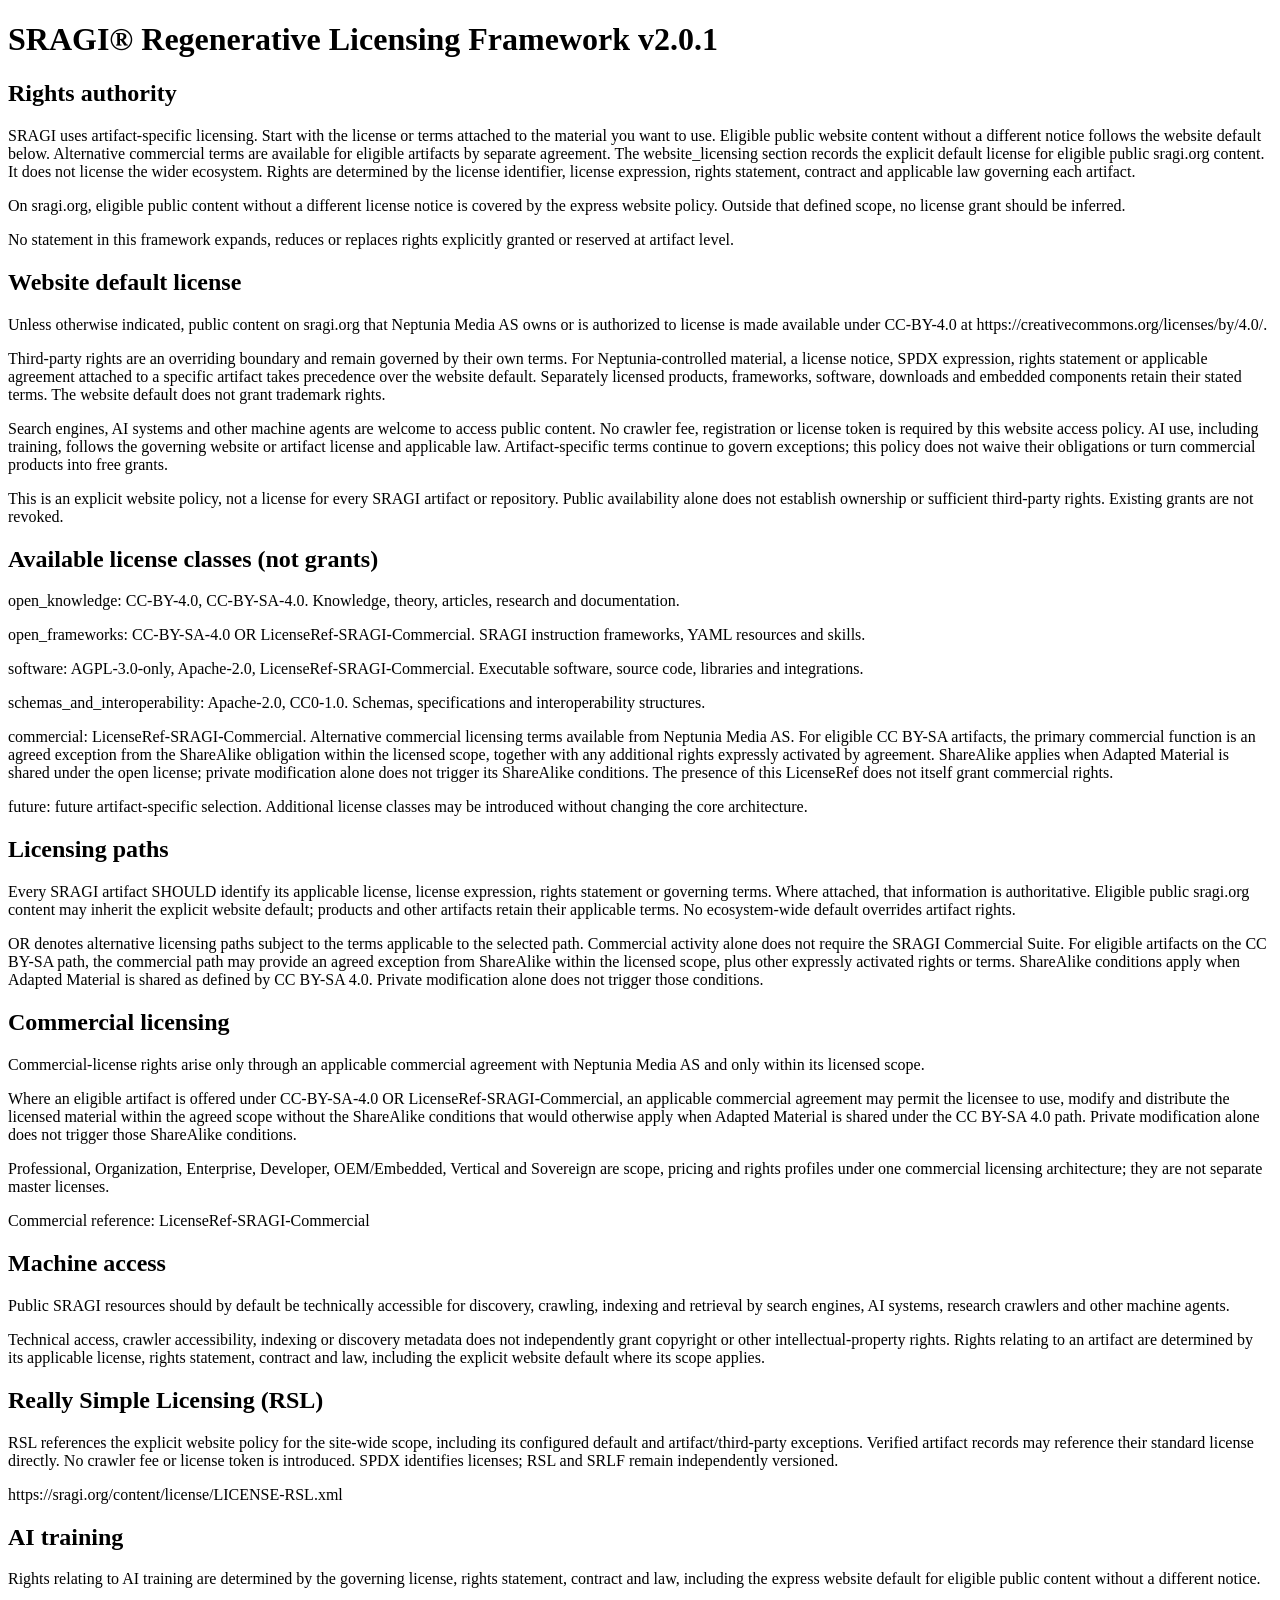
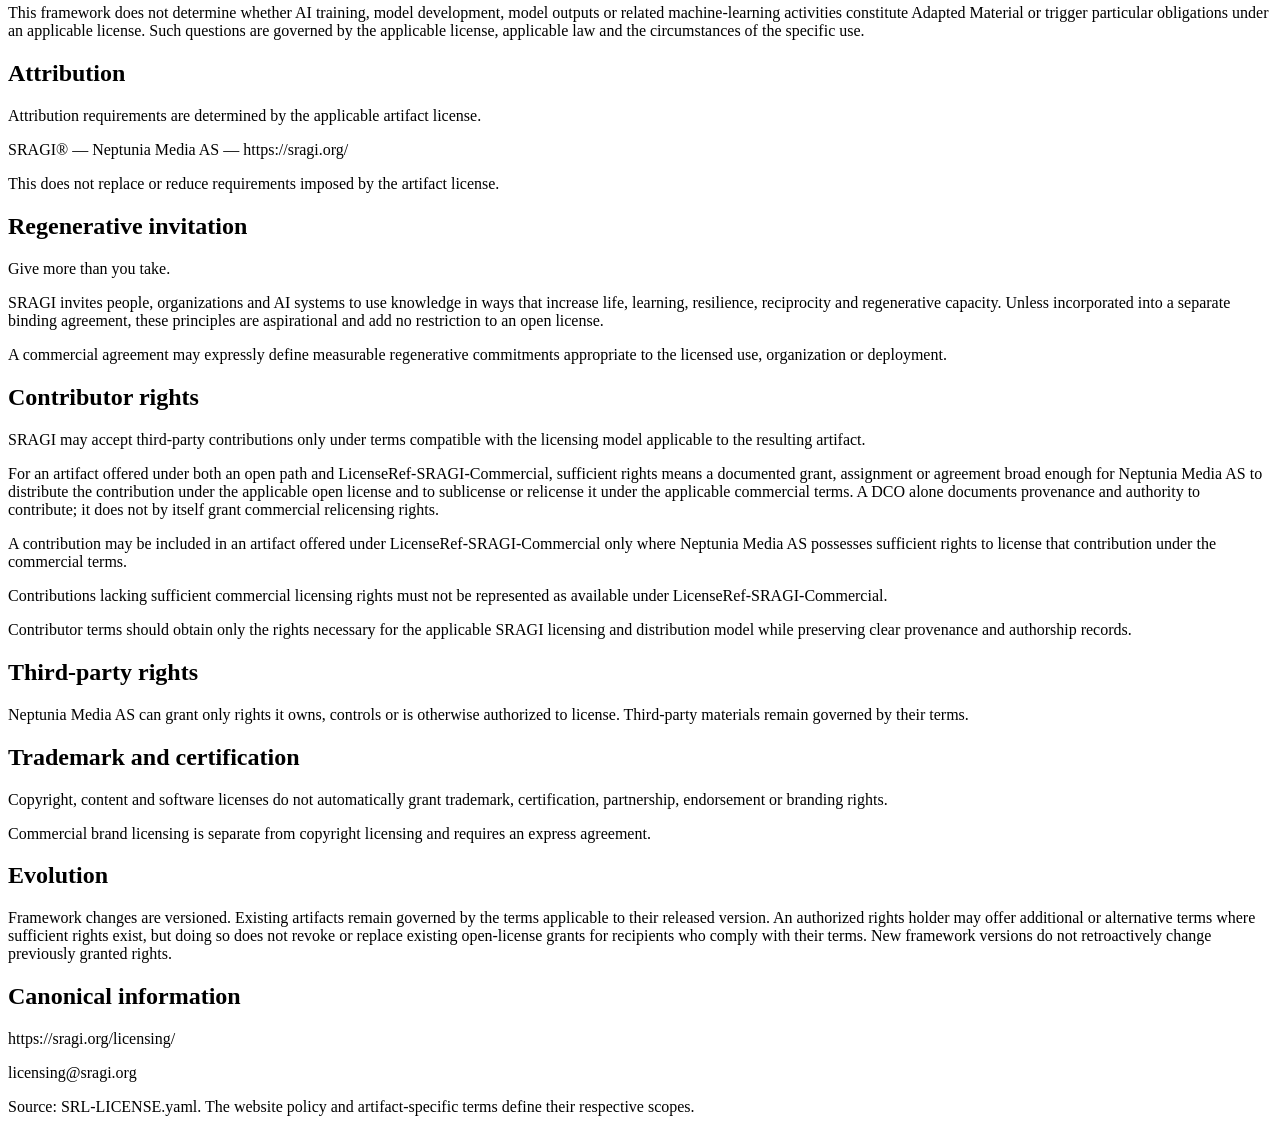
==== commit c42d1fae: "fix(licensing): integrate SRLF migration and separate RSL protocol version Bring the prerequisite li" ====
--- a/content/license/index.html
+++ b/content/license/index.html
@@ -3,13 +3,13 @@
 <head>
 <meta charset="utf-8">
 <meta name="viewport" content="width=device-width, initial-scale=1">
-<title>SRAGI® Regenerative Licensing Framework v2.0</title>
+<title>SRAGI® Regenerative Licensing Framework v2.0.1</title>
 <link rel="canonical" href="https://sragi.org/licensing/">
 </head>
 <body><main>
-<h1>SRAGI® Regenerative Licensing Framework v2.0</h1>
+<h1>SRAGI® Regenerative Licensing Framework v2.0.1</h1>
 <section><h2>Rights authority</h2>
-<p>The website_licensing section records the explicit default license for eligible public sragi.org content. It does not license the wider ecosystem. Rights are determined by the license identifier, license expression, rights statement, contract and applicable law governing each artifact.</p>
+<p>SRAGI uses artifact-specific licensing. Start with the license or terms attached to the material you want to use. Eligible public website content without a different notice follows the website default below. Alternative commercial terms are available for eligible artifacts by separate agreement. The website_licensing section records the explicit default license for eligible public sragi.org content. It does not license the wider ecosystem. Rights are determined by the license identifier, license expression, rights statement, contract and applicable law governing each artifact.</p>
 <p>On sragi.org, eligible public content without a different license notice is covered by the express website policy. Outside that defined scope, no license grant should be inferred.</p>
 <p>No statement in this framework expands, reduces or replaces rights explicitly granted or reserved at artifact level.</p>
 </section>
@@ -24,16 +24,16 @@
 <p>open_frameworks: CC-BY-SA-4.0 OR LicenseRef-SRAGI-Commercial. SRAGI instruction frameworks, YAML resources and skills.</p>
 <p>software: AGPL-3.0-only, Apache-2.0, LicenseRef-SRAGI-Commercial. Executable software, source code, libraries and integrations.</p>
 <p>schemas_and_interoperability: Apache-2.0, CC0-1.0. Schemas, specifications and interoperability structures.</p>
-<p>commercial: LicenseRef-SRAGI-Commercial. Alternative commercial licensing terms available from Neptunia Media AS. For eligible CC BY-SA artifacts, the primary commercial function is an agreed exception from the ShareAlike obligation within the licensed scope, together with any additional rights expressly activated by agreement. The presence of this LicenseRef does not itself grant commercial rights.</p>
+<p>commercial: LicenseRef-SRAGI-Commercial. Alternative commercial licensing terms available from Neptunia Media AS. For eligible CC BY-SA artifacts, the primary commercial function is an agreed exception from the ShareAlike obligation within the licensed scope, together with any additional rights expressly activated by agreement. ShareAlike applies when Adapted Material is shared under the open license; private modification alone does not trigger its ShareAlike conditions. The presence of this LicenseRef does not itself grant commercial rights.</p>
 <p>future: future artifact-specific selection. Additional license classes may be introduced without changing the core architecture.</p>
 </section>
 <section><h2>Licensing paths</h2>
 <p>Every SRAGI artifact SHOULD identify its applicable license, license expression, rights statement or governing terms. Where attached, that information is authoritative. Eligible public sragi.org content may inherit the explicit website default; products and other artifacts retain their applicable terms. No ecosystem-wide default overrides artifact rights.</p>
-<p>OR denotes alternative licensing paths subject to the terms applicable to the selected path. Commercial activity alone does not require the SRAGI Commercial Suite. For eligible artifacts on the CC BY-SA path, the commercial path may provide an agreed exception from ShareAlike within the licensed scope, plus other expressly activated rights or terms.</p>
+<p>OR denotes alternative licensing paths subject to the terms applicable to the selected path. Commercial activity alone does not require the SRAGI Commercial Suite. For eligible artifacts on the CC BY-SA path, the commercial path may provide an agreed exception from ShareAlike within the licensed scope, plus other expressly activated rights or terms. ShareAlike conditions apply when Adapted Material is shared as defined by CC BY-SA 4.0. Private modification alone does not trigger those conditions.</p>
 </section>
 <section><h2>Commercial licensing</h2>
 <p>Commercial-license rights arise only through an applicable commercial agreement with Neptunia Media AS and only within its licensed scope.</p>
-<p>Where an eligible artifact is offered under CC-BY-SA-4.0 OR LicenseRef-SRAGI-Commercial, an applicable commercial agreement may permit the licensee to use, modify and distribute the licensed material within the agreed scope without the ShareAlike obligation that would otherwise apply under the CC BY-SA 4.0 path.</p>
+<p>Where an eligible artifact is offered under CC-BY-SA-4.0 OR LicenseRef-SRAGI-Commercial, an applicable commercial agreement may permit the licensee to use, modify and distribute the licensed material within the agreed scope without the ShareAlike conditions that would otherwise apply when Adapted Material is shared under the CC BY-SA 4.0 path. Private modification alone does not trigger those ShareAlike conditions.</p>
 <p>Professional, Organization, Enterprise, Developer, OEM/Embedded, Vertical and Sovereign are scope, pricing and rights profiles under one commercial licensing architecture; they are not separate master licenses.</p>
 <p>Commercial reference: LicenseRef-SRAGI-Commercial</p>
 </section>
@@ -42,7 +42,7 @@
 <p>Technical access, crawler accessibility, indexing or discovery metadata does not independently grant copyright or other intellectual-property rights. Rights relating to an artifact are determined by its applicable license, rights statement, contract and law, including the explicit website default where its scope applies.</p>
 </section>
 <section><h2>Really Simple Licensing (RSL)</h2>
-<p>RSL references the explicit website policy for the site-wide scope, including its configured default and artifact/third-party exceptions. Verified artifact records may reference their standard license directly. No crawler fee or license token is introduced. SPDX identifies licenses; RSL 1.0 and SRLF 2.0 remain independently versioned.</p>
+<p>RSL references the explicit website policy for the site-wide scope, including its configured default and artifact/third-party exceptions. Verified artifact records may reference their standard license directly. No crawler fee or license token is introduced. SPDX identifies licenses; RSL and SRLF remain independently versioned.</p>
 <p>https://sragi.org/content/license/LICENSE-RSL.xml</p>
 </section>
 <section><h2>AI training</h2>
@@ -74,7 +74,7 @@
 <p>Commercial brand licensing is separate from copyright licensing and requires an express agreement.</p>
 </section>
 <section><h2>Evolution</h2>
-<p>Framework changes are versioned. Existing artifacts remain governed by the terms applicable to their released version unless an authorized rights holder expressly relicenses them. New framework versions do not retroactively change previously granted rights.</p>
+<p>Framework changes are versioned. Existing artifacts remain governed by the terms applicable to their released version. An authorized rights holder may offer additional or alternative terms where sufficient rights exist, but doing so does not revoke or replace existing open-license grants for recipients who comply with their terms. New framework versions do not retroactively change previously granted rights.</p>
 </section>
 <section><h2>Canonical information</h2>
 <p>https://sragi.org/licensing/</p>
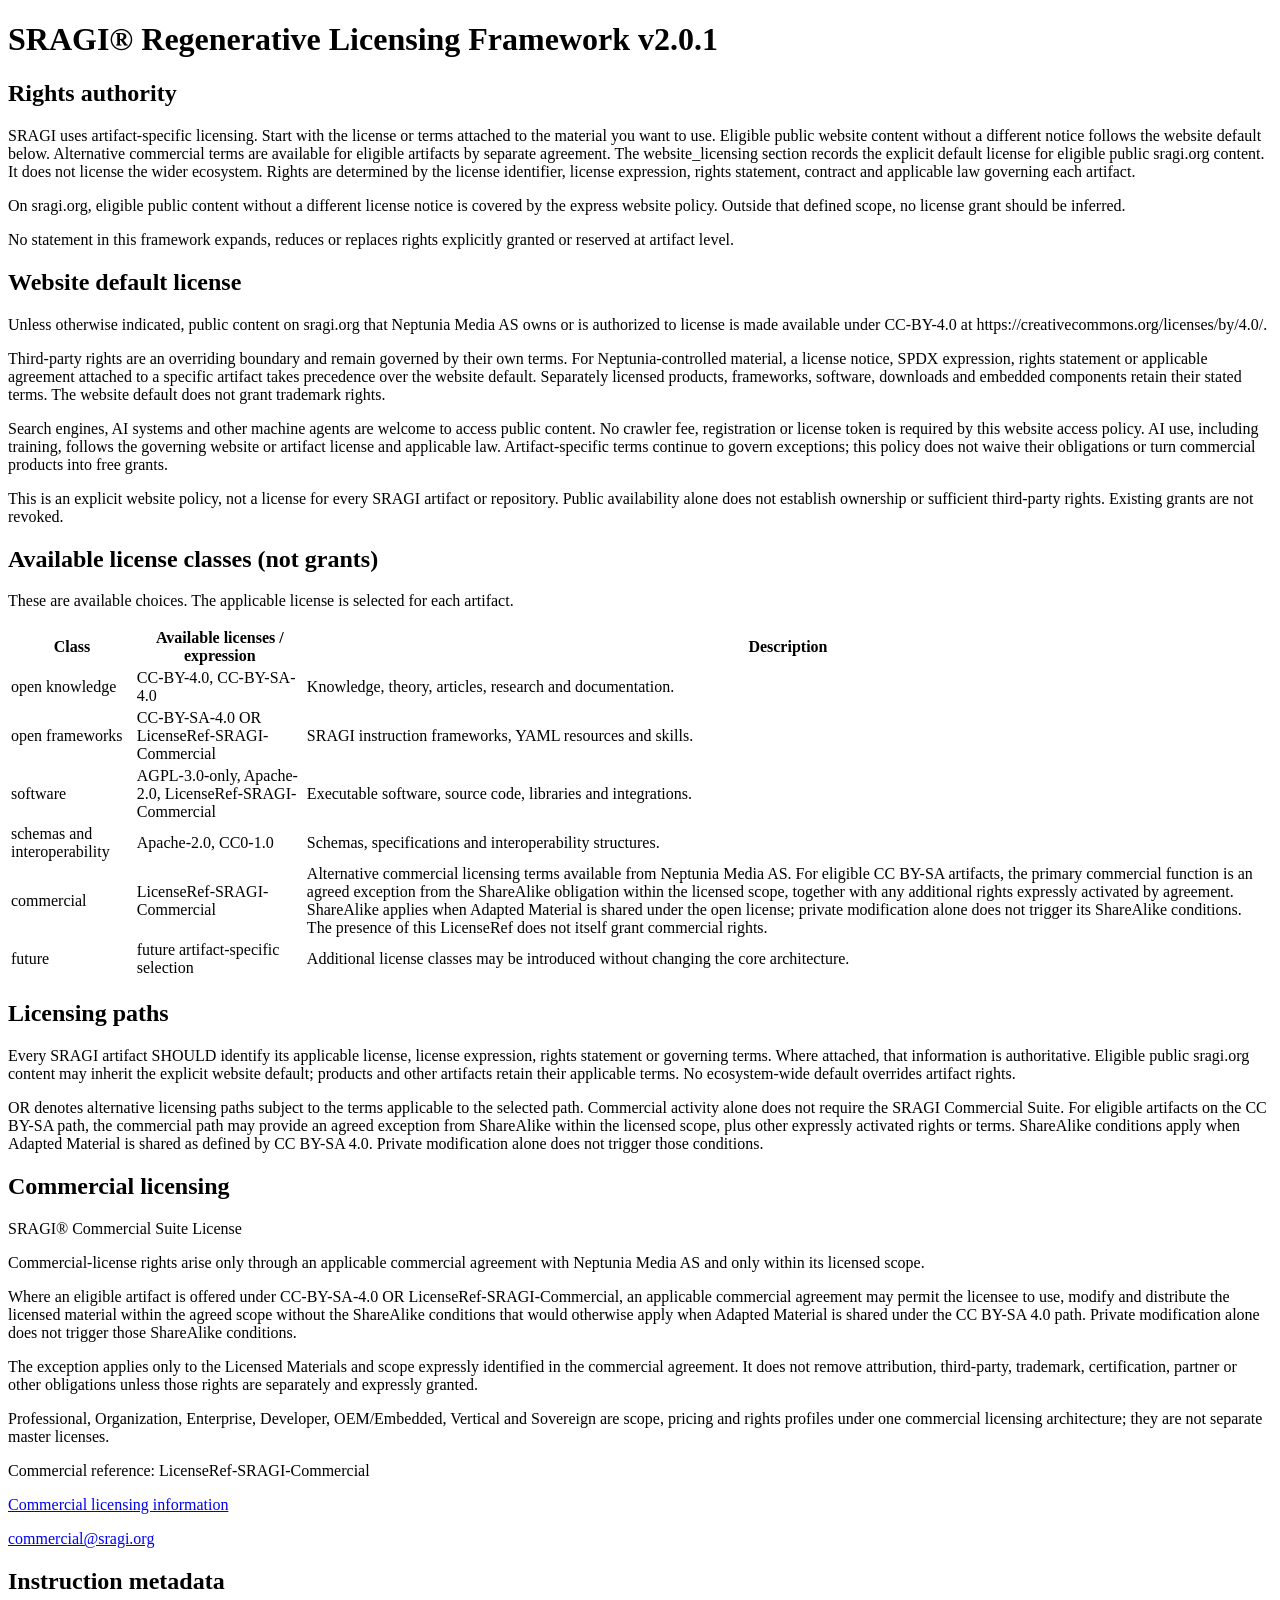
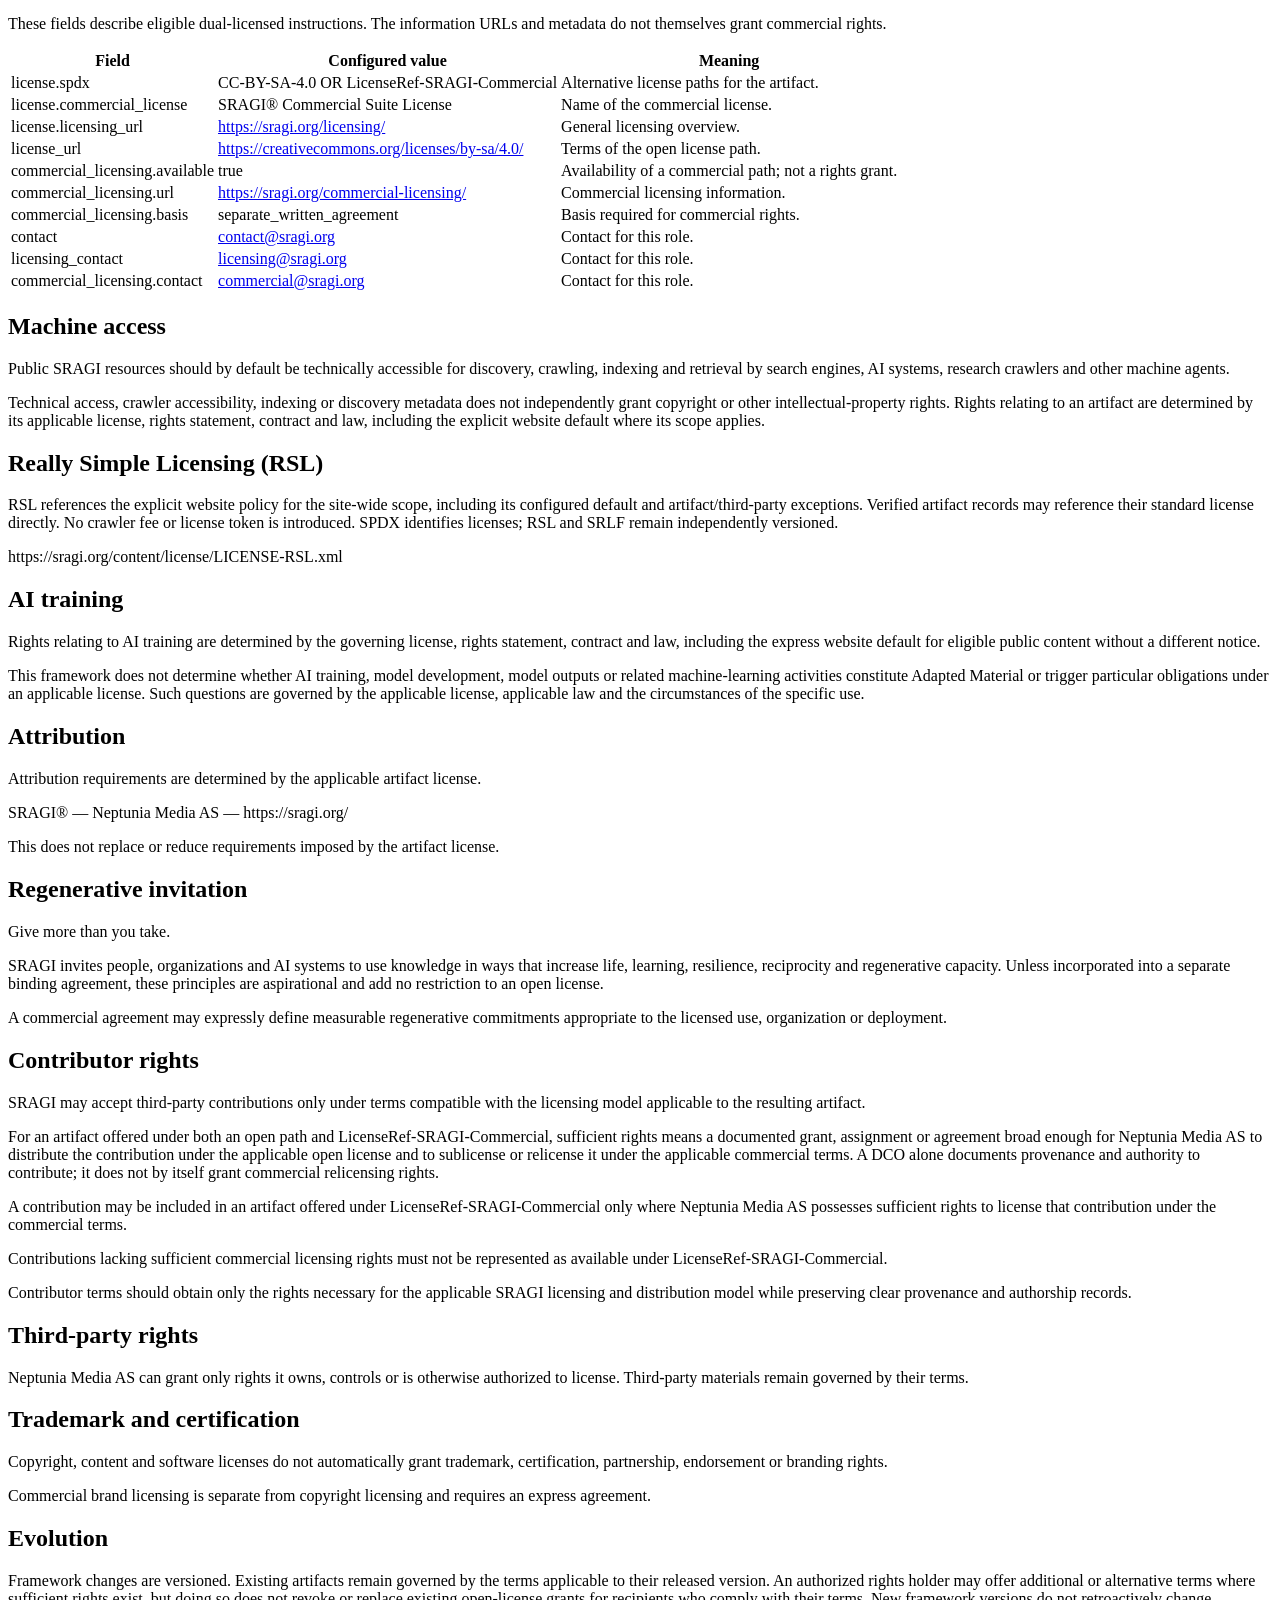
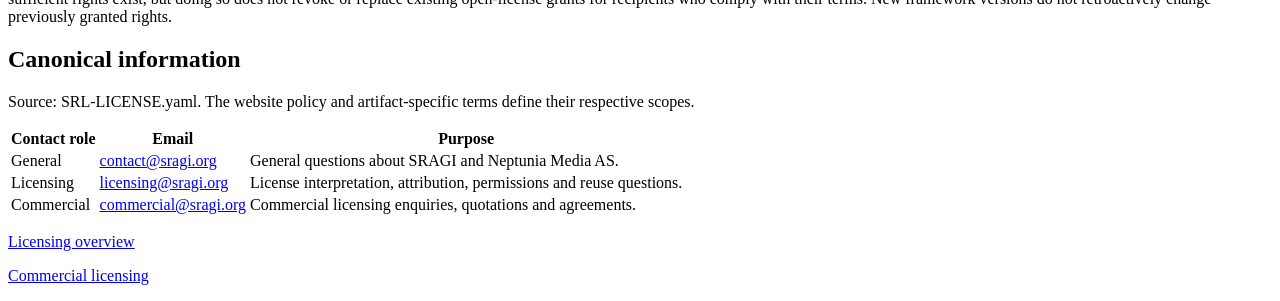
==== commit c0d59ae5: "fix(licensing): align SRLF 2.0.1 publication with instruction metadata Generate role-specific contac" ====
--- a/content/license/index.html
+++ b/content/license/index.html
@@ -20,22 +20,44 @@
 <p>This is an explicit website policy, not a license for every SRAGI artifact or repository. Public availability alone does not establish ownership or sufficient third-party rights. Existing grants are not revoked.</p>
 </section>
 <section><h2>Available license classes (not grants)</h2>
-<p>open_knowledge: CC-BY-4.0, CC-BY-SA-4.0. Knowledge, theory, articles, research and documentation.</p>
-<p>open_frameworks: CC-BY-SA-4.0 OR LicenseRef-SRAGI-Commercial. SRAGI instruction frameworks, YAML resources and skills.</p>
-<p>software: AGPL-3.0-only, Apache-2.0, LicenseRef-SRAGI-Commercial. Executable software, source code, libraries and integrations.</p>
-<p>schemas_and_interoperability: Apache-2.0, CC0-1.0. Schemas, specifications and interoperability structures.</p>
-<p>commercial: LicenseRef-SRAGI-Commercial. Alternative commercial licensing terms available from Neptunia Media AS. For eligible CC BY-SA artifacts, the primary commercial function is an agreed exception from the ShareAlike obligation within the licensed scope, together with any additional rights expressly activated by agreement. ShareAlike applies when Adapted Material is shared under the open license; private modification alone does not trigger its ShareAlike conditions. The presence of this LicenseRef does not itself grant commercial rights.</p>
-<p>future: future artifact-specific selection. Additional license classes may be introduced without changing the core architecture.</p>
+<p>These are available choices. The applicable license is selected for each artifact.</p>
+<table><thead><tr><th scope="col">Class</th><th scope="col">Available licenses / expression</th><th scope="col">Description</th></tr></thead><tbody>
+<tr><td>open knowledge</td><td>CC-BY-4.0, CC-BY-SA-4.0</td><td>Knowledge, theory, articles, research and documentation.</td></tr>
+<tr><td>open frameworks</td><td>CC-BY-SA-4.0 OR LicenseRef-SRAGI-Commercial</td><td>SRAGI instruction frameworks, YAML resources and skills.</td></tr>
+<tr><td>software</td><td>AGPL-3.0-only, Apache-2.0, LicenseRef-SRAGI-Commercial</td><td>Executable software, source code, libraries and integrations.</td></tr>
+<tr><td>schemas and interoperability</td><td>Apache-2.0, CC0-1.0</td><td>Schemas, specifications and interoperability structures.</td></tr>
+<tr><td>commercial</td><td>LicenseRef-SRAGI-Commercial</td><td>Alternative commercial licensing terms available from Neptunia Media AS. For eligible CC BY-SA artifacts, the primary commercial function is an agreed exception from the ShareAlike obligation within the licensed scope, together with any additional rights expressly activated by agreement. ShareAlike applies when Adapted Material is shared under the open license; private modification alone does not trigger its ShareAlike conditions. The presence of this LicenseRef does not itself grant commercial rights.</td></tr>
+<tr><td>future</td><td>future artifact-specific selection</td><td>Additional license classes may be introduced without changing the core architecture.</td></tr>
+</tbody></table>
 </section>
 <section><h2>Licensing paths</h2>
 <p>Every SRAGI artifact SHOULD identify its applicable license, license expression, rights statement or governing terms. Where attached, that information is authoritative. Eligible public sragi.org content may inherit the explicit website default; products and other artifacts retain their applicable terms. No ecosystem-wide default overrides artifact rights.</p>
 <p>OR denotes alternative licensing paths subject to the terms applicable to the selected path. Commercial activity alone does not require the SRAGI Commercial Suite. For eligible artifacts on the CC BY-SA path, the commercial path may provide an agreed exception from ShareAlike within the licensed scope, plus other expressly activated rights or terms. ShareAlike conditions apply when Adapted Material is shared as defined by CC BY-SA 4.0. Private modification alone does not trigger those conditions.</p>
 </section>
 <section><h2>Commercial licensing</h2>
+<p>SRAGI® Commercial Suite License</p>
 <p>Commercial-license rights arise only through an applicable commercial agreement with Neptunia Media AS and only within its licensed scope.</p>
 <p>Where an eligible artifact is offered under CC-BY-SA-4.0 OR LicenseRef-SRAGI-Commercial, an applicable commercial agreement may permit the licensee to use, modify and distribute the licensed material within the agreed scope without the ShareAlike conditions that would otherwise apply when Adapted Material is shared under the CC BY-SA 4.0 path. Private modification alone does not trigger those ShareAlike conditions.</p>
+<p>The exception applies only to the Licensed Materials and scope expressly identified in the commercial agreement. It does not remove attribution, third-party, trademark, certification, partner or other obligations unless those rights are separately and expressly granted.</p>
 <p>Professional, Organization, Enterprise, Developer, OEM/Embedded, Vertical and Sovereign are scope, pricing and rights profiles under one commercial licensing architecture; they are not separate master licenses.</p>
 <p>Commercial reference: LicenseRef-SRAGI-Commercial</p>
+<p><a href="https://sragi.org/commercial-licensing/">Commercial licensing information</a></p>
+<p><a href="mailto:commercial@sragi.org">commercial@sragi.org</a></p>
+</section>
+<section><h2>Instruction metadata</h2>
+<p>These fields describe eligible dual-licensed instructions. The information URLs and metadata do not themselves grant commercial rights.</p>
+<table><thead><tr><th scope="col">Field</th><th scope="col">Configured value</th><th scope="col">Meaning</th></tr></thead><tbody>
+<tr><td>license.spdx</td><td>CC-BY-SA-4.0 OR LicenseRef-SRAGI-Commercial</td><td>Alternative license paths for the artifact.</td></tr>
+<tr><td>license.commercial_license</td><td>SRAGI® Commercial Suite License</td><td>Name of the commercial license.</td></tr>
+<tr><td>license.licensing_url</td><td><a href="https://sragi.org/licensing/">https://sragi.org/licensing/</a></td><td>General licensing overview.</td></tr>
+<tr><td>license_url</td><td><a href="https://creativecommons.org/licenses/by-sa/4.0/">https://creativecommons.org/licenses/by-sa/4.0/</a></td><td>Terms of the open license path.</td></tr>
+<tr><td>commercial_licensing.available</td><td>true</td><td>Availability of a commercial path; not a rights grant.</td></tr>
+<tr><td>commercial_licensing.url</td><td><a href="https://sragi.org/commercial-licensing/">https://sragi.org/commercial-licensing/</a></td><td>Commercial licensing information.</td></tr>
+<tr><td>commercial_licensing.basis</td><td>separate_written_agreement</td><td>Basis required for commercial rights.</td></tr>
+<tr><td>contact</td><td><a href="mailto:contact@sragi.org">contact@sragi.org</a></td><td>Contact for this role.</td></tr>
+<tr><td>licensing_contact</td><td><a href="mailto:licensing@sragi.org">licensing@sragi.org</a></td><td>Contact for this role.</td></tr>
+<tr><td>commercial_licensing.contact</td><td><a href="mailto:commercial@sragi.org">commercial@sragi.org</a></td><td>Contact for this role.</td></tr>
+</tbody></table>
 </section>
 <section><h2>Machine access</h2>
 <p>Public SRAGI resources should by default be technically accessible for discovery, crawling, indexing and retrieval by search engines, AI systems, research crawlers and other machine agents.</p>
@@ -77,9 +99,14 @@
 <p>Framework changes are versioned. Existing artifacts remain governed by the terms applicable to their released version. An authorized rights holder may offer additional or alternative terms where sufficient rights exist, but doing so does not revoke or replace existing open-license grants for recipients who comply with their terms. New framework versions do not retroactively change previously granted rights.</p>
 </section>
 <section><h2>Canonical information</h2>
-<p>https://sragi.org/licensing/</p>
-<p>licensing@sragi.org</p>
 <p>Source: SRL-LICENSE.yaml. The website policy and artifact-specific terms define their respective scopes.</p>
+<table><thead><tr><th scope="col">Contact role</th><th scope="col">Email</th><th scope="col">Purpose</th></tr></thead><tbody>
+<tr><td>General</td><td><a href="mailto:contact@sragi.org">contact@sragi.org</a></td><td>General questions about SRAGI and Neptunia Media AS.</td></tr>
+<tr><td>Licensing</td><td><a href="mailto:licensing@sragi.org">licensing@sragi.org</a></td><td>License interpretation, attribution, permissions and reuse questions.</td></tr>
+<tr><td>Commercial</td><td><a href="mailto:commercial@sragi.org">commercial@sragi.org</a></td><td>Commercial licensing enquiries, quotations and agreements.</td></tr>
+</tbody></table>
+<p><a href="https://sragi.org/licensing/">Licensing overview</a></p>
+<p><a href="https://sragi.org/commercial-licensing/">Commercial licensing</a></p>
 </section>
 </main></body>
 </html>
